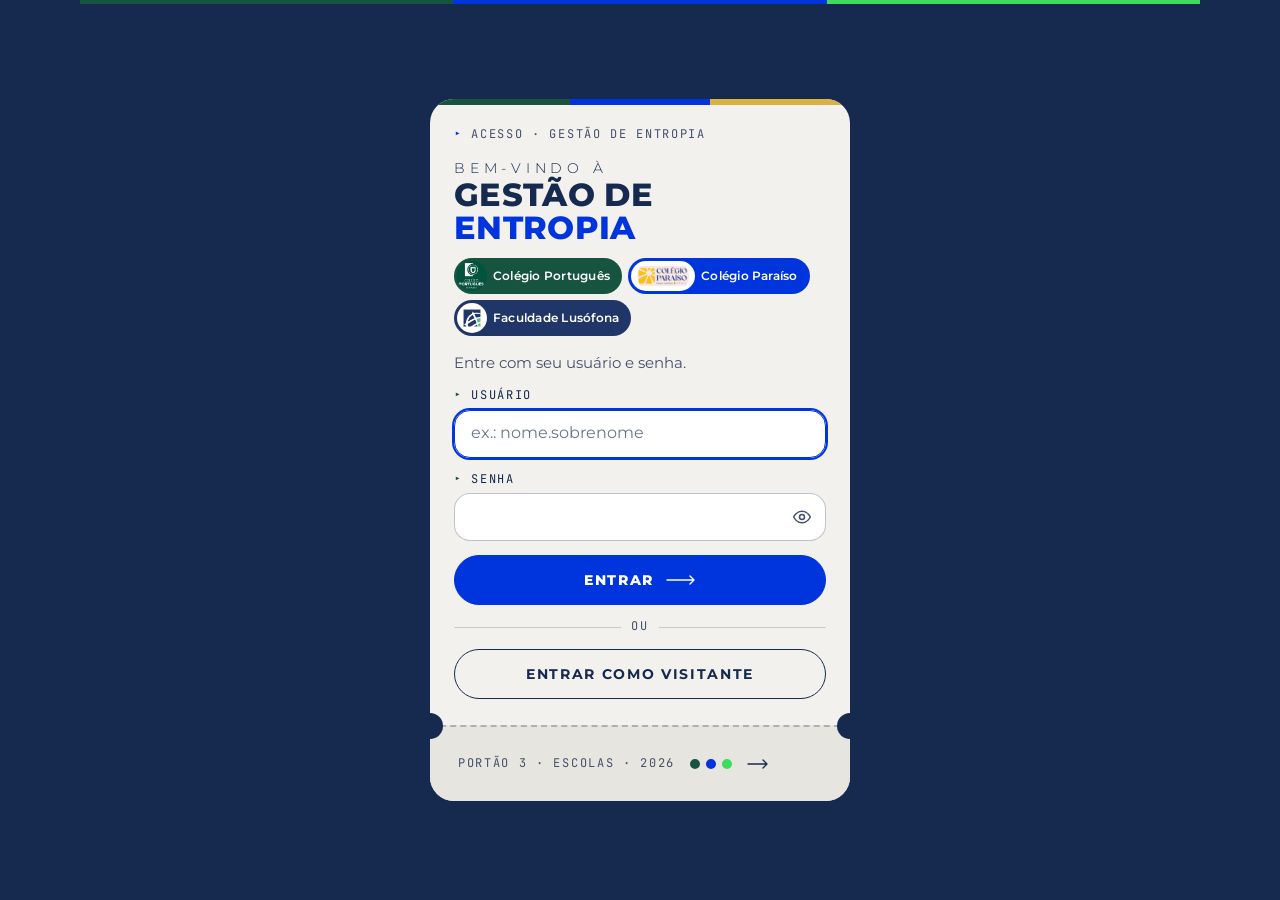
==== index.html @ b077eafe "dando nome ao sistema" ====
<!doctype html>
<html lang="pt-BR" class="x-onlogin">
  <head>
    <meta charset="utf-8" />
    <meta name="viewport" content="width=device-width, initial-scale=1" />
    <meta name="color-scheme" content="light" />
    <title>Gestão de Conteúdo – Instagram</title>
    <link rel="preconnect" href="https://fonts.googleapis.com" />
    <link rel="preconnect" href="https://fonts.gstatic.com" crossorigin />
    <link
      rel="stylesheet"
      href="https://fonts.googleapis.com/css2?family=Geist:wght@400;500;600&family=JetBrains+Mono:wght@400&family=Montserrat:wght@300;400;600;700;800&display=swap"
      media="print"
      onload="this.media='all'"
    />
    <noscript><link rel="stylesheet" href="https://fonts.googleapis.com/css2?family=Geist:wght@400;500;600&family=JetBrains+Mono:wght@400&family=Montserrat:wght@300;400;600;700;800&display=swap" /></noscript>
    <link rel="stylesheet" href="style.css" />
  </head>
  <body class="x-locked">
    <div class="page" id="top">
      <section class="x-login" id="login" aria-labelledby="loginT">
        <div class="x-lband" aria-hidden="true"><i></i><i></i><i></i></div>
        <div class="x-lwrap">
        <form class="x-lcard" id="formLogin" novalidate>
          <div class="x-tstripe" aria-hidden="true"><i></i><i></i><i></i></div>
          <div class="x-tmain">
          <p class="x-tlabel"><b>▸</b> Acesso · Gestão de Entropia</p>
          <h1 id="loginT"><span class="x-tlight">Bem-vindo à</span> <span class="x-tbold">Gestão de <em>Entropia</em></span></h1>
          <ul class="x-tchips" aria-label="Escolas">
            <li><img data-lg="cp" width="97" height="96" decoding="async" alt="" src="[data-uri]" />Colégio Português</li>
            <li><img data-lg="pa" width="245" height="96" decoding="async" alt="" src="[data-uri]" />Colégio Paraíso</li>
            <li><img data-lg="fl" width="96" height="96" decoding="async" alt="" src="[data-uri]" />Faculdade Lusófona</li>
          </ul>
          <p class="x-tintro">Entre com seu usuário e senha.</p>
          <label class="x-field"><span>Usuário</span><input class="x-in" id="lUser" name="username" autocomplete="username" autocapitalize="none" autocorrect="off" spellcheck="false" placeholder="ex.: nome.sobrenome" /></label>
          <div class="x-field"><label for="lPass">Senha</label><div class="x-pw"><input class="x-in" id="lPass" name="password" type="password" autocomplete="current-password" /><button class="x-eye" type="button" data-pw="lPass" aria-label="Mostrar senha" aria-pressed="false"><svg class="x-eye-on" viewBox="0 0 24 24" fill="none" stroke="currentColor" stroke-width="1.8" stroke-linecap="round" stroke-linejoin="round" aria-hidden="true"><path d="M2 12s3.6-7 10-7 10 7 10 7-3.6 7-10 7S2 12 2 12z"/><circle cx="12" cy="12" r="3"/></svg><svg class="x-eye-off" viewBox="0 0 24 24" fill="none" stroke="currentColor" stroke-width="1.8" stroke-linecap="round" stroke-linejoin="round" aria-hidden="true"><path d="M9.9 5.2A10.4 10.4 0 0 1 12 5c6.4 0 10 7 10 7a17.6 17.6 0 0 1-3.2 4.2M6.6 6.6C3.8 8.4 2 12 2 12s3.6 7 10 7a9.7 9.7 0 0 0 5.4-1.6"/><path d="M9.9 9.9a3 3 0 0 0 4.2 4.2"/><path d="M3 3l18 18"/></svg></button></div></div>
          <p class="x-err" id="lErr" role="alert"></p>
          <button class="x-cta" type="button" id="lGo">Entrar</button>
          <p class="x-lor">ou</p>
          <button class="x-btn" type="button" id="lGuest">Entrar como visitante</button>
          </div>
          <div class="x-tstub" aria-hidden="true">
            <span>Portão 3 · Escolas · 2026</span>
            <span class="x-troute"><i></i><i></i><i></i></span>
            <svg viewBox="0 0 22 10" fill="none" stroke="currentColor" stroke-width="1.3" stroke-linecap="round" stroke-linejoin="round"><path d="M1 5h19M16 1l4 4-4 4"/></svg>
          </div>
        </form>
        </div>
      </section>
      <div class="x-app" id="app">
        <header class="x-top">
          <div class="x-brandrow">
            <div class="x-hlogos" id="hLogos">
              <img id="logo-cp" width="97" height="96" decoding="async" alt="Colégio Português" />
              <img id="logo-fl" width="96" height="96" decoding="async" alt="Faculdade Lusófona" />
              <img id="logo-pa" width="245" height="96" decoding="async" alt="Colégio Paraíso" />
            </div>
            <div class="x-hclient" id="hClient" hidden></div>
            <div class="x-htitle">
              <h1>Gestão de Conteúdo – Instagram</h1>
              <p id="hSub">Todos os clientes</p>
              <div class="x-sw" id="hSw"></div>
            </div>
          </div>
          <div class="x-actions">
            <span class="x-who" id="who"><b id="wName"></b><span class="x-role" id="wRole"></span></span>
            <button class="x-btn" id="bOut" type="button">Sair</button>
            <button class="x-btn" id="bExport" type="button">Exportar backup</button>
            <button class="x-btn" id="bImport" type="button">Importar backup</button>
            <input type="file" id="fileIn" accept=".json,application/json" hidden />
          </div>
          <p class="x-note">Tudo é salvo online e compartilhado com quem tem o link. <span class="x-sync" id="sync" data-s="loading" role="status" aria-live="polite">Carregando…</span> <span class="x-msg" id="msg" role="status"></span></p>
        </header>

        <div class="x-group x-avisos" id="avisos">
          <button class="x-ghd" id="avHd" type="button" aria-expanded="true" aria-controls="avList"><span class="x-badge" style="--bc:var(--fill-system-orange);--bc18:#F7D7CB">Avisos</span><span class="x-n" id="avN"></span></button>
          <div class="x-list x-gbody" id="avList"></div>
        </div>

        <div class="x-chips" id="cliChips" role="group" aria-label="Filtrar por cliente"></div>

        <div class="x-tabs" role="tablist">
          <button class="x-tab" type="button" role="tab" id="tab-dem" aria-selected="true" aria-controls="p-dem">Demandas</button>
          <button class="x-tab" type="button" role="tab" id="tab-cal" aria-selected="false" aria-controls="p-cal">Calendário</button>
          <button class="x-tab" type="button" role="tab" id="tab-usr" aria-selected="false" aria-controls="p-usr" hidden>Usuários</button>
        </div>

        <section class="x-panel" id="p-dem" role="tabpanel" aria-labelledby="tab-dem">
          <div class="x-bar">
            <button class="x-btn" id="bFilt" type="button" aria-expanded="false" aria-controls="fPanel">Filtros</button>
            <div class="x-grow"></div>
            <button class="x-cta" id="bNewDem" type="button">+ Nova demanda</button>
          </div>
          <div class="x-fpanel" id="fPanel">
            <select class="x-in" id="fTipo" aria-label="Filtrar por tipo"></select>
            <select class="x-in" id="fStatus" aria-label="Filtrar por status"></select>
            <input class="x-in" id="fBusca" type="search" placeholder="Buscar título ou legenda…" aria-label="Busca" />
          </div>
          <div class="x-board" id="board"></div>
        </section>

        <section class="x-panel" id="p-cal" role="tabpanel" aria-labelledby="tab-cal" hidden>
          <div class="x-calhead">
            <h2 id="calTitle"></h2>
            <button class="x-btn x-sq" id="bPrev" type="button" aria-label="Mês anterior">‹</button>
            <button class="x-btn" id="bToday" type="button">Hoje</button>
            <button class="x-btn x-sq" id="bNext" type="button" aria-label="Próximo mês">›</button>
            <button class="x-cta" id="bNewEv" type="button">+ Novo compromisso</button>
          </div>
          <div class="x-legend" id="legend"></div>
          <div class="x-cal" id="cal"></div>
          <div class="x-dayhead">
            <h3 id="dayTitle"></h3>
            <button class="x-cta" id="bNewDay" type="button">+ Novo compromisso</button>
          </div>
          <p class="x-whint" id="dayHint" hidden></p>
          <ul class="x-evs" id="dayList"></ul>
          <h2 class="x-sec">Próximos compromissos</h2>
          <ul class="x-evs" id="upcoming"></ul>
        </section>

        <section class="x-panel" id="p-usr" role="tabpanel" aria-labelledby="tab-usr" hidden>
          <div class="x-bar">
            <p class="x-uhint x-grow">Quem pode entrar e o que cada um pode fazer.</p>
            <button class="x-cta" id="bNewUsr" type="button">+ Novo usuário</button>
          </div>
          <div class="x-board" id="usrList"></div>
        </section>
      </div>

      <dialog class="x-modal" id="mDem" aria-labelledby="mDemT">
        <form class="x-form" id="formDem" novalidate>
          <h2 id="mDemT">Nova demanda</h2>
          <p class="x-by" id="dBy" hidden></p>
          <p class="x-ro" id="dRo" hidden></p>
          <label class="x-field"><span>Título*</span><input class="x-in" id="dTitle" /></label>
          <div class="x-fix" id="dFixT" data-fix="dTitle" data-title><button class="x-btn x-fixbtn" type="button">Corrigir texto ✨</button><div class="x-fixpanel" role="region" aria-label="Correções do título" hidden></div></div>
          <div class="x-grid2">
            <div class="x-field"><span>Cliente*</span><select class="x-in x-cli" id="dClient" aria-label="Cliente"></select>
              <div class="x-newcli" hidden><input class="x-in" placeholder="Nome do cliente" aria-label="Nome do novo cliente" /><button class="btn" type="button">Adicionar</button></div>
            </div>
            <label class="x-field"><span>Tipo de conteúdo</span><select class="x-in" id="dType"></select></label>
          </div>
          <p class="x-aist" id="dLoad" role="status" aria-live="polite" hidden><span class="x-spin" aria-hidden="true"></span><span>Carregando detalhes…</span></p>
          <label class="x-field"><span>Descrição / legenda</span><textarea class="x-in" id="dDesc"></textarea></label>
          <div class="x-ai" id="aiBox">
            <p class="x-aist" id="aiSt" role="status" aria-live="polite" hidden><span class="x-spin" aria-hidden="true"></span><span>✨ A IA está criando o roteiro…</span></p>
            <button class="x-btn" type="button" id="aiGen" disabled>Gerar de novo ✨</button>
            <button class="x-btn" type="button" id="aiCopy" hidden>Copiar legenda</button>
            <p class="x-ainote" id="mAiNote">Rascunho gerado por IA — revise antes de postar.</p>
          </div>
          <div class="x-fix" id="dFixD" data-fix="dDesc"><button class="x-btn x-fixbtn" type="button">Corrigir texto ✨</button><div class="x-fixpanel" role="region" aria-label="Correções da descrição" hidden></div></div>
          <div class="x-grid3">
            <label class="x-field"><span>Status</span><select class="x-in" id="dStatus"></select></label>
            <label class="x-field"><span>Início produção</span><input class="x-in" type="date" id="dStart" /></label>
            <label class="x-field"><span>Data de postagem</span><input class="x-in" type="date" id="dPost" /><small class="x-whint" id="dPostHint" aria-live="polite" hidden></small></label>
          </div>
          <div class="x-field x-media" id="dMediaBox">
            <span>Arquivos do conteúdo</span>
            <ul class="x-gal" id="dGal" aria-label="Arquivos da demanda"></ul>
            <div class="x-mtools" id="mTools">
              <button class="x-btn" type="button" id="mAddFiles">+ Adicionar fotos/vídeos</button>
              <input type="file" id="mFiles" accept="image/*,video/*" multiple hidden />
            </div>
            <div class="x-drop" id="mDrop">Ou arraste fotos e vídeos para cá</div>
            <div class="x-linkrow" id="mLinkRow">
              <input class="x-in" id="mLink" type="url" inputmode="url" placeholder="Colar link (Drive, Dropbox, YouTube, Vimeo, Instagram)" aria-label="Colar link" />
              <button class="btn" type="button" id="mLinkAdd">Adicionar link</button>
            </div>
            <p class="x-mnote" id="mNote" role="status"></p>
          </div>
          <div class="x-field">
            <span>OBS – sugestões do aprovador</span>
            <ul class="x-notes" id="dNotes"></ul>
            <div class="x-addnote" id="nRow">
              <input class="x-in" id="nText" placeholder="Sugestão ou observação" aria-label="Observação" />
              <button class="btn" type="button" id="nAdd">Adicionar</button>
            </div>
            <div class="x-fix" id="nFix" data-fix="nText"><button class="x-btn x-fixbtn" type="button">Corrigir texto ✨</button><div class="x-fixpanel" role="region" aria-label="Correções da observação" hidden></div></div>
          </div>
          <p class="x-err" id="dErr"></p>
          <div class="x-foot">
            <button class="x-del" type="button" id="dDel"></button>
            <button class="x-btn" type="button" id="dCancel" data-close>Cancelar</button>
            <button class="x-cta" type="button" id="dSave">Salvar</button>
          </div>
        </form>
      </dialog>

      <dialog class="x-modal" id="mEv" aria-labelledby="mEvT">
        <form class="x-form" id="formEv" novalidate>
          <h2 id="mEvT">Novo compromisso</h2>
          <div class="x-grid2">
            <label class="x-field"><span>Tipo</span><select class="x-in" id="eKind"></select></label>
            <div class="x-field"><span>Cliente</span><select class="x-in x-cli" id="eClient" aria-label="Cliente"></select>
              <div class="x-newcli" hidden><input class="x-in" placeholder="Nome do cliente" aria-label="Nome do novo cliente" /><button class="btn" type="button">Adicionar</button></div>
            </div>
          </div>
          <label class="x-field"><span>Título*</span><input class="x-in" id="eTitle" /></label>
          <div class="x-fix" id="eFixT" data-fix="eTitle" data-title><button class="x-btn x-fixbtn" type="button">Corrigir texto ✨</button><div class="x-fixpanel" role="region" aria-label="Correções do título" hidden></div></div>
          <div class="x-grid3">
            <label class="x-field"><span>Data*</span><input class="x-in" type="date" id="eDate" /><small class="x-whint" id="eDateHint" aria-live="polite" hidden></small></label>
            <label class="x-field"><span>Hora início</span><input class="x-in" type="time" id="eStart" /></label>
            <label class="x-field"><span>Hora fim</span><input class="x-in" type="time" id="eEnd" /></label>
          </div>
          <label class="x-field"><span>Local</span><input class="x-in" id="ePlace" /></label>
          <label class="x-field"><span>Observações</span><textarea class="x-in" id="eObs"></textarea></label>
          <div class="x-fix" id="eFixO" data-fix="eObs"><button class="x-btn x-fixbtn" type="button">Corrigir texto ✨</button><div class="x-fixpanel" role="region" aria-label="Correções das observações" hidden></div></div>
          <p class="x-err" id="eErr"></p>
          <div class="x-foot">
            <button class="x-del" type="button" id="eDel"></button>
            <button class="x-btn" type="button" id="eCancel" data-close>Cancelar</button>
            <button class="x-cta" type="button" id="eSave">Salvar</button>
          </div>
        </form>
      </dialog>

      <dialog class="x-modal" id="mUsr" aria-labelledby="mUsrT">
        <form class="x-form" id="formUsr" novalidate>
          <h2 id="mUsrT">Novo usuário</h2>
          <label class="x-field"><span>Nome*</span><input class="x-in" id="uNome" autocomplete="off" /></label>
          <label class="x-field"><span>Usuário*</span><input class="x-in" id="uUser" autocomplete="off" autocapitalize="none" autocorrect="off" spellcheck="false" placeholder="ex.: nome.sobrenome" /></label>
          <div class="x-field"><label for="uPass" id="uPassL">Senha*</label><div class="x-pw"><input class="x-in" id="uPass" type="password" autocomplete="new-password" /><button class="x-eye" type="button" data-pw="uPass" aria-label="Mostrar senha" aria-pressed="false"><svg class="x-eye-on" viewBox="0 0 24 24" fill="none" stroke="currentColor" stroke-width="1.8" stroke-linecap="round" stroke-linejoin="round" aria-hidden="true"><path d="M2 12s3.6-7 10-7 10 7 10 7-3.6 7-10 7S2 12 2 12z"/><circle cx="12" cy="12" r="3"/></svg><svg class="x-eye-off" viewBox="0 0 24 24" fill="none" stroke="currentColor" stroke-width="1.8" stroke-linecap="round" stroke-linejoin="round" aria-hidden="true"><path d="M9.9 5.2A10.4 10.4 0 0 1 12 5c6.4 0 10 7 10 7a17.6 17.6 0 0 1-3.2 4.2M6.6 6.6C3.8 8.4 2 12 2 12s3.6 7 10 7a9.7 9.7 0 0 0 5.4-1.6"/><path d="M9.9 9.9a3 3 0 0 0 4.2 4.2"/><path d="M3 3l18 18"/></svg></button></div></div>
          <label class="x-field"><span>Função</span><select class="x-in" id="uFunc"><option value="adm">Adm</option><option value="marketing">Marketing</option><option value="comum">Comum</option></select></label>
          <p class="x-uhint" id="uSelf" hidden>Você não pode mudar a própria função nem se excluir.</p>
          <p class="x-err" id="uErr"></p>
          <div class="x-foot">
            <button class="x-del" type="button" id="uDel"></button>
            <button class="x-btn" type="button" data-close>Cancelar</button>
            <button class="x-cta" type="button" id="uSave">Salvar</button>
          </div>
        </form>
      </dialog>

      <dialog class="x-modal x-confirm" id="mConf" aria-labelledby="confT">
        <form class="x-form" novalidate>
          <p id="confT">Excluir?</p>
          <p class="x-err" style="color:var(--text-secondary)">Esta ação não pode ser desfeita.</p>
          <div class="x-foot">
            <button class="x-btn" type="button" id="confNo">Cancelar</button>
            <button class="x-del" type="button" id="confYes"></button>
          </div>
        </form>
      </dialog>

      <dialog class="x-modal x-confirm" id="mAiConf" aria-labelledby="aiConfT">
        <form class="x-form" novalidate>
          <p id="aiConfT">Substituir a descrição atual?</p>
          <p class="x-err" style="color:var(--text-secondary)">O texto atual será trocado pelo novo roteiro e legenda.</p>
          <div class="x-foot">
            <button class="x-btn" type="button" id="aiConfNo">Cancelar</button>
            <button class="x-cta" type="button" id="aiConfYes">Substituir</button>
          </div>
        </form>
      </dialog>

      <dialog class="x-modal x-confirm x-full" id="mFull" aria-labelledby="fullT" aria-describedby="fullTxt">
        <div class="x-form">
          <h2 id="fullT">Semana cheia</h2>
          <p class="x-ftext" id="fullTxt"></p>
          <div class="x-ffoot">
            <a class="x-wa" id="fullWa" href="https://wa.me/5511957280596" target="_blank" rel="noopener">Falar no WhatsApp</a>
            <button class="x-cta" type="button" id="fullPick">Escolher outra data</button>
            <button class="x-btn" type="button" id="fullSave">Sou do marketing, salvar mesmo assim</button>
          </div>
        </div>
      </dialog>

      <dialog class="x-lb" id="mLb" aria-label="Visualizar arquivo">
        <div class="x-lbbar">
          <span class="x-lbcount" id="lbCount"></span>
          <a class="x-lbbtn x-lbopen" id="lbOpen" target="_blank" rel="noopener" hidden><svg viewBox="0 0 16 16" fill="none" stroke="currentColor" stroke-width="1.5" stroke-linecap="round" aria-hidden="true"><path d="M9 2.5h4.5V7M13.5 2.5 7.5 8.5M12 9.5v4H2.5V4h4"/></svg><span>Abrir link</span></a>
          <button class="x-lbbtn" type="button" id="lbClose" aria-label="Fechar"><svg viewBox="0 0 16 16" fill="none" stroke="currentColor" stroke-width="1.6" stroke-linecap="round" aria-hidden="true"><path d="M3.5 3.5l9 9M12.5 3.5l-9 9"/></svg></button>
        </div>
        <div class="x-lbstage" id="lbStage"></div>
        <button class="x-lbbtn x-lbnav x-lbprev" type="button" id="lbPrev" aria-label="Anterior"><svg viewBox="0 0 16 16" fill="none" stroke="currentColor" stroke-width="1.8" stroke-linecap="round" aria-hidden="true"><path d="M10 3 5 8l5 5"/></svg></button>
        <button class="x-lbbtn x-lbnav x-lbnext" type="button" id="lbNext" aria-label="Próximo"><svg viewBox="0 0 16 16" fill="none" stroke="currentColor" stroke-width="1.8" stroke-linecap="round" aria-hidden="true"><path d="M6 3l5 5-5 5"/></svg></button>
      </dialog>

      <div class="x-toast" id="toast" popover="manual" role="alert"></div>
    </div>
    <script src="app.js" defer></script>
  </body>
</html>
---- style.css ----
/* ===== 1. Hark: tokens e componentes base (antes: hark.css) ===== */
/* Hark's design tokens and component styles. Each component's rules follow its @component comment. style-gates: data */

/* @component foundations */
/* Every component switches layout at one of three widths: 600px, below which a page takes a phone's
   spacing; 761px, from which two-up components (stats, checklists, pairs) sit side by side; and 900px,
   from which heads, steps, timelines, cards and the hero's callout take their desktop layout. Media
   queries cannot read custom properties, so each query writes one side of those widths, and
   TestKitStylesheetsShareThreeBreakpoints holds every kit file to them. */
:root {
  color-scheme: light dark;

  --text-primary: light-dark(#1d1d1f, #f5f5f7);         /* body text */
  --text-secondary: light-dark(#636366, #a1a1a6);       /* supporting grey text */
  --text-tertiary: light-dark(#1d1d1f4d, #f5f5f74d);    /* hollow dots, faint marks; never body text */
  --text-primary-on: light-dark(#f5f5f7, #1d1d1f);      /* text on --fill-primary */
  --text-secondary-on: light-dark(#aeaeb2, #5c5c60);    /* grey text on --fill-primary */
  --fill-primary: light-dark(#1d1d1f, #f5f5f7);         /* the strong fill: solid chips, the nav, the badge */
  --fill-primary-on: light-dark(#f5f5f7, #1d1d1f);      /* the page background */
  --fill-secondary: light-dark(#1d1d1f80, #f5f5f780);
  --fill-tertiary: light-dark(#e8e8ea, #2a2a2d);        /* the grey card, panel and row tint */
  --fill-segment: light-dark(#3a3a3c, #e2e2e4);         /* the nav's tab track */
  --fill-system-green: #00a665;                         /* status: done, ready */
  --fill-system-orange: #ff4d00;                        /* status: now, current */
  --fill-system-red: light-dark(#da2f35, #f1555b);      /* status: blocked, error */
  --transparent-primary: light-dark(#1d1d1f4d, #f5f5f74d);
  --stroke-primary: light-dark(#1d1d1f24, #f5f5f724);   /* strong hairline */
  --stroke-secondary: light-dark(#1d1d1f12, #f5f5f712); /* faint hairline between rows */
  --stroke-primary-on: light-dark(#f5f5f71a, #1d1d1f1a);
  --stroke-composer: light-dark(#f5f5f780, #1d1d1f80);  /* the callout's glass edge */
  --stroke-system-orange: #ff4d0026;
  --hover-wash: light-dark(#1d1d1f0d, #f5f5f70d);
  --hover-wash-primary-on: light-dark(#f9f9fa26, #1d1d1f14);

  /* The hero is light text over a dark photo in both themes. */
  --hero-surface: #161f39;
  --hero-text: #f5f5f7;
  --hero-text-muted: #f5f5f7cc;
  --hero-scrim-strong: rgb(22 31 57 / 0.78);
  --hero-scrim-soft: rgb(22 31 57 / 0.3);
  --hero-scrim-side: rgb(22 31 57 / 0.45);
  --hero-glass: rgb(22 31 57 / 0.42);
  --hero-glass-faint: rgb(22 31 57 / 0.35);
  --hero-glass-stroke: rgb(245 245 247 / 0.28);

  --mat-regular: light-dark(rgb(255 255 255 / 0.56), rgb(29 29 31 / 0.55));
  --mat-thin: light-dark(rgb(255 255 255 / 0.22), rgb(29 29 31 / 0.4));
  --mat-agent: light-dark(rgb(255 255 255 / 0.84), rgb(29 29 31 / 0.66));
  --mat-inverse: color-mix(in srgb, var(--fill-primary) 86%, transparent);  /* the nav: dark on light, light on dark */
  --hark-blur: blur(50px) saturate(1.6);
  --hark-shadow: 0 8px 40px #1d1d1f1f;

  --sans: "GT Standard", "GT Standard L", "Geist", -apple-system, BlinkMacSystemFont, "Helvetica Neue", sans-serif;
  --lh: 1.3;                                            /* every text style is 130% */
  --weight-light: 300;
  --weight-regular: 400;
  --weight-medium: 500;
  --weight-bold: 600;
  --size-caption: 12px;                                 /* the smallest text allowed */
  --size-meta: 13px;
  --size-small: 14px;
  --size-body: 15px;
  --size-prose: 16px;
  --size-heading: 20px;
  --size-figure: clamp(24px, 3vw, 32px);
  --size-title: clamp(26px, 3vw, 32px);
  --size-display: clamp(34px, 5vw, 48px);
  --size-lede: clamp(16px, 1.7vw, 20px);

  --type-caption: var(--weight-regular) var(--size-caption)/var(--lh) var(--sans);
  --type-tag: var(--weight-medium) var(--size-caption)/var(--lh) var(--sans);
  --type-small: var(--weight-regular) var(--size-small)/var(--lh) var(--sans);
  --type-label: var(--weight-medium) var(--size-small)/var(--lh) var(--sans);
  --type-body: var(--weight-regular) var(--size-body)/var(--lh) var(--sans);
  --type-body-strong: var(--weight-medium) var(--size-body)/var(--lh) var(--sans);
  --type-heading: var(--weight-medium) var(--size-heading)/var(--lh) var(--sans);
  --type-lede: var(--weight-medium) var(--size-lede)/var(--lh) var(--sans);
  --type-figure: var(--weight-regular) var(--size-figure)/var(--lh) var(--sans);
  --type-title: var(--weight-regular) var(--size-title)/var(--lh) var(--sans);
  --type-display: var(--weight-medium) var(--size-display)/var(--lh) var(--sans);
  --type-numeral: var(--weight-regular) 48px/1 var(--sans);

  --r-s: 12px;
  --r-m: 16px;
  --r-l: 24px;
  --r-xl: 32px;
  --r-pill: 100px;

  --ease-out: cubic-bezier(0.23, 1, 0.32, 1);
  --dur-quick: 160ms;

  --page-max: 1120px;
  --gutter: clamp(16px, 3vw, 32px);                     /* the page's side padding */
  --tap: 44px;                                          /* the smallest touch target */
}
:root[data-theme="light"] { color-scheme: light; }
:root[data-theme="dark"] { color-scheme: dark; }

* { box-sizing: border-box; }
/* The page keeps its own bounce but never hands a fling on: a page is framed in Hark's /site
   page, and a fling past its top would otherwise carry on into that page and drag the frame down. */
html, body { overscroll-behavior-y: contain; }
html { -webkit-text-size-adjust: 100%; scroll-behavior: smooth; }
@media (prefers-reduced-motion: reduce) { html { scroll-behavior: auto; } }

/* The page background lives on body and html stays transparent, so the browser paints the whole
   canvas, and the band a bounce reveals, in body's color, including a page's own override of it. */
body {
  margin: 0;
  background: var(--fill-primary-on);
  color: var(--text-primary);
  font: var(--type-body);
  -webkit-font-smoothing: antialiased;
  overflow-x: hidden;
}

img { max-width: 100%; display: block; }
figure { margin-inline: 0; }
a { color: inherit; }
b, strong { font-weight: var(--weight-bold); }
p { margin: 0; text-wrap: pretty; }
h1, h2, h3 { margin: 0; text-wrap: balance; }
small { font-size: max(var(--size-caption), 0.85em); }
.sub { color: var(--text-secondary); }

:focus-visible { outline: 2px solid var(--fill-primary); outline-offset: 3px; border-radius: 6px; }

/* @component page */
.page {
  max-width: var(--page-max);
  margin: 0 auto;
  padding-inline: var(--gutter);
  padding-block: 12px 40px;
  display: grid;
  grid-template-columns: minmax(0, 1fr);
  gap: 16px;
}
.main { display: grid; grid-template-columns: minmax(0, 1fr); gap: 16px; min-width: 0; }

.glass {
  background: var(--mat-inverse);
  -webkit-backdrop-filter: var(--hark-blur);
  backdrop-filter: var(--hark-blur);
  border: 1px solid var(--stroke-primary-on);
}
.nav {
  position: sticky;
  top: calc(env(safe-area-inset-top, 0px) + 12px);
  z-index: 20;
  justify-self: center;
  max-width: 100%;
  display: flex;
  align-items: center;
  gap: 6px;
  padding: 5px;
  border-radius: var(--r-pill);
  box-shadow: var(--hark-shadow);
}
.nav :focus-visible { outline-color: var(--fill-primary-on); }
.seg {
  display: flex;
  min-width: 0;
  overflow-x: auto;
  scrollbar-width: none;
  border-radius: var(--r-pill);
  background: var(--fill-segment);
}
.seg::-webkit-scrollbar { display: none; }
.seg a {
  flex: none;
  padding: 8px 14px;
  border-radius: var(--r-pill);
  font: var(--type-label);
  color: var(--text-secondary-on);
  text-decoration: none;
  white-space: nowrap;
}
.seg a:hover { color: var(--text-primary-on); }
/* The active tab carries its own fill so its text is measured against it. */
.seg a[aria-current="true"] { background: var(--fill-primary-on); color: var(--text-primary); }
.theme-btn {
  flex: none;
  width: 36px; height: 36px;
  display: grid;
  place-items: center;
  border: 0;
  border-radius: 50%;
  background: var(--hover-wash-primary-on);
  color: var(--text-primary-on);
  cursor: pointer;
}
.theme-btn:hover { box-shadow: inset 0 0 0 100px var(--hover-wash-primary-on); }
.theme-btn::before { content: ""; width: 14px; height: 14px; border-radius: 50%; box-shadow: inset 0 0 0 1.5px currentColor; background: linear-gradient(to right, light-dark(currentColor, transparent) 50%, light-dark(transparent, currentColor) 50%); }
@media (max-width: 599px) {
  .seg a { display: flex; align-items: center; min-height: var(--tap); }
  .theme-btn { width: var(--tap); height: var(--tap); }
}

/* @component footer */
.foot {
  display: flex;
  flex-wrap: wrap;
  align-items: center;
  justify-content: space-between;
  gap: 16px 24px;
  padding-top: 24px;
  border-top: 1px solid var(--stroke-secondary);
  font-size: var(--size-small);
  color: var(--text-secondary);
}
.foot strong { color: var(--text-primary); }
.foot nav { display: flex; flex-wrap: wrap; gap: 6px; }
.foot nav a {
  padding: 6px 12px;
  border-radius: var(--r-pill);
  background: var(--fill-tertiary);
  color: var(--text-primary);
  font: var(--type-tag);
  text-decoration: none;
}
.foot nav a:hover { box-shadow: inset 0 0 0 100px var(--hover-wash); }
.badge {
  display: inline-flex;
  align-items: center;
  gap: 10px;
  padding: 12px 16px;
  border-radius: var(--r-xl);
  background: var(--fill-primary);
  color: var(--text-primary-on);
  box-shadow: var(--hark-shadow);
  font: var(--weight-medium) var(--size-body)/1.1 var(--sans);
  text-decoration: none;
}
.badge:hover { box-shadow: var(--hark-shadow), inset 0 0 0 100px var(--hover-wash-primary-on); }
.hark-mark { display: inline-grid; place-items: center; }
.hark-mark svg { display: block; }
@media (max-width: 599px) {
  .foot nav a { display: inline-flex; align-items: center; min-height: var(--tap); min-width: var(--tap); }
  .badge { min-height: var(--tap); }
}

/* @component chip */
.chip {
  display: inline-flex;
  align-items: center;
  gap: 6px;
  padding: 4px 10px 4px 8px;
  border-radius: var(--r-pill);
  font: var(--type-tag);
  max-width: 100%;
  background: var(--fill-tertiary);
  color: var(--text-secondary);
  vertical-align: middle;
}
.chip::before {
  content: "";
  width: 7px; height: 7px;
  border-radius: 50%;
  flex: none;
  box-shadow: inset 0 0 0 1.5px var(--text-tertiary);
}
.chip--solid { background: var(--fill-primary); color: var(--text-primary-on); }
.chip--solid::before { background: var(--fill-system-green); box-shadow: none; }
td .chip { white-space: nowrap; }
/* @component dot */
.dot {
  display: inline-flex;
  align-items: center;
  gap: 6px;
  margin-top: 4px;
  font: var(--type-tag);
  color: var(--text-primary);
}
.dot::before { content: ""; width: 7px; height: 7px; border-radius: 50%; background: var(--fill-system-green); }
tbody th .dot { display: flex; width: fit-content; }
/* @component pill */
.pill {
  display: inline-block;
  padding: 1px 8px;
  border-radius: var(--r-pill);
  background: var(--fill-tertiary);
  color: var(--text-secondary);
  font: var(--type-tag);
  white-space: normal;
  vertical-align: 1px;
}
/* @component button, link and links */
.btn {
  display: inline-flex;
  align-items: center;
  gap: 6px;
  min-height: 30px;
  padding: 5px 12px;
  border-radius: var(--r-s);
  background: var(--fill-primary-on);
  color: var(--text-primary);
  border: 1px solid var(--stroke-primary);
  font: var(--type-tag);
  text-decoration: none;
  max-width: 100%;
  transition: box-shadow var(--dur-quick) ease;
}
.btn:hover { box-shadow: inset 0 0 0 100px var(--hover-wash); }
.btn[target="_blank"]::after { content: "\2197"; font-size: 11px; color: var(--text-secondary); }
.link {
  color: var(--text-primary);
  text-decoration: underline;
  text-decoration-color: var(--stroke-primary);
  text-underline-offset: 3px;
  max-width: 100%;
  overflow-wrap: anywhere;
}
.link:hover { text-decoration-color: currentColor; }
.links { display: flex; flex-wrap: wrap; gap: 8px; }
@media (pointer: coarse), (max-width: 599px) { .btn { min-height: var(--tap); padding-inline: 14px; } }

/* A button that asks Hark is the page's primary capsule. Once it sends, Hark
   writes a check and "Sent to Hark" into it, and it turns secondary. A press
   that does not send shows a short notice in place of its words for a moment. */
.btn[data-hark-action] {
  justify-content: center;
  gap: 8px;
  min-height: 48px;
  padding: 0 20px;
  border: 0;
  border-radius: var(--r-pill);
  background: var(--fill-primary);
  color: var(--text-primary-on);
  font: var(--type-body-strong);
  text-align: center;
  white-space: nowrap;
  cursor: pointer;
  transition: box-shadow var(--dur-quick) ease, transform var(--dur-quick) ease;
}
.btn[data-hark-action]:hover { box-shadow: inset 0 0 0 100px var(--hover-wash-primary-on); }
.btn[data-hark-action]:active { transform: scale(0.97); }
.btn[data-hark-action] svg { flex: none; }
.btn[data-hark-action][data-hark-state="sent"] { background: var(--fill-tertiary); color: var(--text-primary); box-shadow: none; }

[data-hark-action][data-hark-state="sending"] { opacity: 0.6; pointer-events: none; }
[data-hark-action][data-hark-state="sent"] { pointer-events: none; cursor: default; }
@media (max-width: 599px) {
  .link { display: inline-flex; align-items: center; min-width: var(--tap); min-height: var(--tap); margin: -13px 0; vertical-align: middle; }
}
/* @component text and fineprint */
.prose { display: grid; gap: 12px; max-width: 68ch; font-size: var(--size-prose); }
.fineprint { font-size: var(--size-small); color: var(--text-secondary); max-width: 70ch; }
/* @component hero */
.hero {
  position: relative;
  min-height: clamp(320px, 46vh, 480px);
  border-radius: var(--r-xl);
  overflow: hidden;
  display: flex;
  align-items: flex-end;
  color: var(--hero-text);
  isolation: isolate;
  box-shadow: var(--hark-shadow);
  background: var(--hero-surface);
}
/* Without a photo the hero is as tall as its copy, so the callout sits beside the copy instead of over it. */
.hero:not(:has(.hero__img)) { min-height: 0; background: var(--hero-surface) center / cover no-repeat; }
.hero:not(:has(.hero__img))::after { background: linear-gradient(to right, var(--hero-scrim-side) 0%, transparent 60%); }
@media (min-width: 900px) {
  .hero:not(:has(.hero__img)) > .callout { position: static; flex: none; align-self: flex-start; margin: clamp(16px, 2.4vw, 24px) clamp(16px, 2.4vw, 24px) clamp(16px, 2.4vw, 24px) auto; }
}
.hero__img {
  position: absolute;
  inset: 0;
  width: 100%;
  height: 100%;
  object-fit: cover;
  object-position: 40% 60%;
  z-index: -2;
}
.hero::after {
  content: "";
  position: absolute;
  inset: 0;
  z-index: -1;
  background:
    linear-gradient(to top, var(--hero-scrim-strong) 0%, var(--hero-scrim-soft) 42%, transparent 66%),
    linear-gradient(to right, var(--hero-scrim-side) 0%, transparent 60%);
}
.hero__copy {
  display: grid;
  gap: 14px;
  max-width: 40rem;
  padding: clamp(24px, 4vw, 48px);
  padding-bottom: clamp(28px, 3.4vw, 44px);
}
.hero__eyebrow {
  justify-self: start;
  padding: 6px 12px;
  border-radius: var(--r-pill);
  background: var(--hero-glass);
  border: 1px solid var(--hero-glass-stroke);
  -webkit-backdrop-filter: var(--hark-blur);
  backdrop-filter: var(--hark-blur);
  font: var(--type-label);
}
.hero h1 { font: var(--type-display); letter-spacing: 0; }
.hero h1 em { font-style: normal; }
.hero__sub { font: var(--type-lede); max-width: 34ch; }
.hero__meta { font-size: var(--size-small); color: var(--hero-text-muted); }
.hero__credit {
  position: absolute;
  right: clamp(20px, 3vw, 32px);
  bottom: 16px;
  padding: 4px 10px;
  border-radius: var(--r-pill);
  background: var(--hero-glass-faint);
  -webkit-backdrop-filter: var(--hark-blur);
  backdrop-filter: var(--hark-blur);
  font: var(--type-caption);
  color: var(--hero-text-muted);
}
/* A callout overlays the photo's top corner, so the hero keeps room for it above the copy. */
@media (min-width: 900px) { .hero:has(> .callout) { min-height: clamp(420px, 56vh, 560px); } }
.hero > .callout {
  position: absolute;
  top: clamp(16px, 2.4vw, 24px);
  right: clamp(16px, 2.4vw, 24px);
  width: min(320px, calc(100% - 32px));
}
@media (max-width: 899px) {
  .hero { flex-direction: column; justify-content: flex-end; align-items: stretch; min-height: 0; }
  .hero__img { object-position: 22% 50%; }
  .hero__copy { padding-top: 140px; padding-bottom: 28px; }
  .hero:not(:has(.hero__img)) .hero__copy { padding-top: clamp(24px, 4vw, 48px); }
  .hero__credit { top: 16px; right: 16px; bottom: auto; }
  .hero > .callout { position: static; width: auto; margin: 0 12px 12px; }
}
/* On a phone the title starts higher, so the first screen reaches the stats. */
@media (max-width: 599px) { .hero__copy { padding-top: 88px; padding-bottom: 20px; } }
/* @component callout */
.callout {
  max-width: 420px;
  display: grid;
  gap: 10px;
  padding: 16px 18px 18px;
  border-radius: var(--r-l);
  background: var(--mat-agent);
  -webkit-backdrop-filter: var(--hark-blur);
  backdrop-filter: var(--hark-blur);
  border: 1px solid var(--stroke-composer);
  box-shadow: var(--hark-shadow);
  color: var(--text-primary);
  font-size: var(--size-small);
}
.callout__head { display: flex; align-items: center; gap: 8px; color: var(--text-secondary); font-weight: var(--weight-medium); }
.callout__head svg { color: var(--text-primary); }
.callout__lead { font-size: var(--size-body); }
.callout .fineprint { font-size: var(--size-caption); }
.callout .btn { justify-self: start; }
/* @component stats */
.stats { display: grid; grid-auto-flow: column; grid-auto-columns: minmax(0, 1fr); padding-top: 8px; }
.stat {
  display: grid;
  grid-template-rows: 1fr auto;
  gap: 4px;
  padding: 12px 24px;
  border-left: 1px solid var(--stroke-secondary);
}
.stat:first-child { border-left: 0; padding-left: 0; }
.stat__fig { font: var(--type-figure); font-variant-numeric: tabular-nums; }
.stat__label { font-size: var(--size-small); color: var(--text-secondary); }
@media (max-width: 760px) {
  .stats { grid-auto-flow: row; grid-template-columns: auto minmax(0, 1fr); column-gap: 12px; padding-top: 0; }
  .stat { grid-column: 1 / -1; grid-template-columns: subgrid; align-items: baseline; gap: 12px; padding: 14px 0; border-left: 0; border-top: 1px solid var(--stroke-secondary); }
  .stat:first-child { border-top: 0; }
}
/* On a phone the stats sit two to a row, figure over label. */
@media (max-width: 599px) {
  .stats { grid-template-columns: repeat(2, minmax(0, 1fr)); column-gap: 0; }
  .stat { grid-column: auto; grid-template-columns: none; gap: 2px; padding: 12px 0; }
  .stat:nth-child(2) { border-top: 0; }
  .stat:nth-child(even) { padding-left: 16px; border-left: 1px solid var(--stroke-secondary); }
  .stat__fig { font-size: 26px; line-height: 1.15; }
  .stat__label { font-size: var(--size-caption); }
}
/* @component section */
.section {
  padding-block: clamp(40px, 6vw, 72px) clamp(16px, 2vw, 24px);
  border-top: 1px solid var(--stroke-secondary);
  scroll-margin-top: calc(env(safe-area-inset-top, 0px) + 72px); /* Clears the sticky .nav: its top offset plus its tallest height, 56px. */
  min-width: 0;
}
.section > * + * { margin-top: clamp(20px, 2.4vw, 28px); }
.section > .head + * { margin-top: 0; }
.head {
  display: grid;
  grid-template-columns: minmax(0, 1.65fr) minmax(0, 1fr);
  gap: 10px 40px;
  align-items: end;
  margin-bottom: clamp(24px, 3vw, 36px);
}
.head__eyebrow { grid-column: 1 / -1; font: var(--type-label); color: var(--text-secondary); }
.head h2 { font: var(--type-title); }
.head__sub { justify-self: end; font-size: var(--size-body); color: var(--text-secondary); max-width: 44ch; text-align: right; }
@media (max-width: 899px) { .head { grid-template-columns: 1fr; } .head__sub { justify-self: start; text-align: left; } }
/* @component table */
.table-wrap { margin-inline: -12px; padding-inline: 12px; overflow-x: auto; }
table { width: 100%; border-collapse: collapse; font: var(--type-small); font-variant-numeric: tabular-nums; }
caption { text-align: left; font: var(--type-caption); color: var(--text-secondary); padding: 0 0 10px; }
th, td { text-align: left; vertical-align: top; padding: 12px; border-bottom: 1px solid var(--stroke-secondary); }
th:first-child, td:first-child { padding-left: 0; }
th:last-child, td:last-child { padding-right: 0; }
thead th {
  font: var(--type-tag);
  color: var(--text-secondary);
  border-bottom-color: var(--stroke-primary);
  padding-top: 0;
  padding-bottom: 8px;
  white-space: nowrap;
}
tbody th { font-weight: var(--weight-bold); }
tbody tr:last-child > * { border-bottom: 0; }
.rowhead { white-space: nowrap; }
td small, th small { display: block; font: var(--type-caption); color: var(--text-secondary); margin-top: 2px; }
td.num { font-weight: var(--weight-bold); white-space: nowrap; }
td.num small { white-space: normal; }
.muted { color: var(--text-secondary); }
tr.is-highlight > * { background: var(--fill-tertiary); }
tr.is-highlight > :first-child { box-shadow: -12px 0 var(--fill-tertiary); }
tr.is-highlight > :last-child { box-shadow: 12px 0 var(--fill-tertiary); }
.after-table { margin-top: 20px; padding-inline: 12px; }
@media (max-width: 599px) {
  .table-wrap table, .table-wrap tbody, .table-wrap tr, .table-wrap th, .table-wrap td { display: block; }
  .table-wrap thead { display: none; }
  .table-wrap caption { display: block; text-align: left; }
  /* A row is its name on top, then its cells wrapped three or four to a line, each label over its value. */
  .table-wrap tbody tr { display: flex; flex-wrap: wrap; gap: 8px 20px; padding: 14px 0; border-bottom: 1px solid var(--stroke-secondary); }
  .table-wrap tbody tr.is-highlight { margin-inline: -12px; padding-inline: 12px; background: var(--fill-tertiary); }
  .table-wrap tbody tr.is-highlight > * { background: none; box-shadow: none; }
  .table-wrap tbody tr > * { border-bottom: 0; padding: 0; }
  .table-wrap tbody tr > th { flex: 1 0 100%; }
  .table-wrap tbody td.is-empty { display: none; }
  .table-wrap tbody td[data-label]::before { content: attr(data-label); display: block; color: var(--text-secondary); font-size: var(--size-caption); font-weight: var(--weight-regular); line-height: 1.3; }
  .table-wrap tbody td:has(> .link:only-child) { align-self: end; }
  .table-wrap tbody td:has(> .link:only-child)::before { display: none; }
  .rowhead { white-space: normal; }
}
/* @component compare */
.compare { margin-inline: -12px; overflow-x: auto; scroll-snap-type: x mandatory; }
.compare table { table-layout: fixed; min-width: calc(var(--compare-cols, 3) * 200px); }
.compare th, .compare td { scroll-snap-align: start; padding-inline: 12px; }
.compare thead th { font: var(--type-body-strong); color: var(--text-primary); white-space: normal; padding-top: 0; padding-bottom: 14px; border-bottom-color: var(--stroke-secondary); }
/* On light tiles a white product backdrop blends into the grey. */
.compare__media { position: relative; display: grid; grid-template: minmax(0, 1fr) / minmax(0, 1fr); place-items: center; width: 100%; aspect-ratio: 4 / 3; max-height: 240px; margin: 0 0 12px; padding: 16px; border-radius: var(--r-m); background: var(--fill-tertiary); }
.compare__media img { max-width: 100%; max-height: 100%; mix-blend-mode: multiply; }
/* A photo of a place or a room fills its frame instead of fitting whole. */
.compare .compare__media.compare__media--photo { padding: 0; overflow: hidden; background: var(--fill-tertiary); }
.compare .compare__media.compare__media--photo img { position: absolute; inset: 0; width: 100%; height: 100%; max-width: none; max-height: none; object-fit: cover; mix-blend-mode: normal; }
.compare thead th > .chip { display: flex; width: fit-content; margin-top: 8px; }
.compare:has(.compare__media) thead th:not(:has(.compare__media))::before { content: ""; display: block; width: 100%; aspect-ratio: 4 / 3; max-height: 240px; margin-bottom: 12px; border-radius: var(--r-m); background: var(--fill-tertiary); }
:root[data-theme="dark"] .compare__media img { mix-blend-mode: normal; border-radius: var(--r-s); }
@media (prefers-color-scheme: dark) { :root:not([data-theme="light"]) .compare__media img { mix-blend-mode: normal; border-radius: var(--r-s); } }
/* The header column shrinks to nothing on screen but stays in the table, so screen readers keep each value's row header. */
.js .compare tbody th[scope="row"], .js .compare thead td:first-child { width: 0; padding: 0; border: 0; overflow: hidden; clip-path: inset(50%); white-space: nowrap; }
.js .compare td[data-label]::before { content: attr(data-label); content: attr(data-label) / ""; display: block; margin-bottom: 4px; font: var(--type-caption); color: var(--text-secondary); }
/* On a phone two options show side by side, and the rest are a swipe away. */
@media (max-width: 599px) { .compare table { min-width: calc(var(--compare-cols, 3) * 46vw); } .compare th, .compare td { padding-inline: 8px; } }
/* @component steps */
.step {
  display: grid;
  grid-template-columns: 112px minmax(0, 1fr) minmax(220px, 0.78fr);
  gap: 16px 28px;
  padding: 28px 0;
  border-bottom: 1px solid var(--stroke-secondary);
}
.step > * { min-width: 0; }
.steps > .step:last-child { border-bottom: 0; }
.step p + p { margin-top: 8px; }
.step__num { font: var(--type-numeral); color: var(--text-primary); font-variant-numeric: tabular-nums; }
.step__eyebrow { margin-top: 8px; font: var(--type-label); color: var(--text-secondary); }
.step h3 { font: var(--type-heading); margin-bottom: 12px; }
.step__pills { list-style: none; margin: 0 0 14px; padding: 0; display: flex; flex-wrap: wrap; gap: 6px; }
.step__pills li {
  padding: 4px 10px;
  border-radius: var(--r-pill);
  border: 1px solid var(--stroke-primary);
  font-size: var(--size-meta);
  color: var(--text-secondary);
  max-width: 100%;
}
.step__pills b { color: var(--text-primary); font-weight: var(--weight-bold); }
.step__panel {
  align-self: start;
  margin: 0;
  padding: 16px 18px;
  border-radius: var(--r-m);
  background: var(--fill-tertiary);
  font-size: var(--size-small);
}
.step__panel dt { font-size: var(--size-caption); color: var(--text-secondary); margin-bottom: 2px; }
.step__panel dd { margin: 0 0 12px; }
.step__panel dd:last-child { margin-bottom: 0; }
.step__panel .fineprint { display: block; margin-top: 6px; font-size: var(--size-caption); }
.step__panel .btn { margin-top: 8px; }
.step__figure { grid-column: 2 / span 2; margin: 0; }
.step__figure img { width: 100%; height: clamp(200px, 26vw, 320px); object-fit: cover; border-radius: var(--r-m); }
.step__figure figcaption { font-size: var(--size-caption); color: var(--text-secondary); padding-top: 10px; }
@media (min-width: 900px) {
  .step:not(:has(> .step__panel)) { grid-template-columns: 112px minmax(0, 1fr); }
  .step:not(:has(> .step__panel)) > .step__figure { grid-column: 2; }
}
@media (max-width: 899px) {
  .step { grid-template-columns: minmax(0, 1fr); gap: 14px; }
  .step__figure { grid-column: 1; }
  .step__intro { display: flex; align-items: baseline; gap: 14px; }
  .step__num { font-size: 40px; }
  .step__eyebrow { margin-top: 0; }
}
/* @component checklist */
.checklist { display: grid; grid-template-columns: minmax(0, 1.4fr) auto minmax(0, 1fr); column-gap: 20px; list-style: none; margin: 0; padding: 0; }
.checklist:not(:has(.checklist__note)) { grid-template-columns: minmax(0, 1fr) auto; }
.checklist > li {
  display: grid;
  grid-column: 1 / -1;
  grid-template-columns: subgrid;
  row-gap: 8px;
  align-items: center;
  padding: 14px 0;
  border-bottom: 1px solid var(--stroke-secondary);
}
.checklist > li:last-child { border-bottom: 0; }
.checklist__item { grid-column: 1; font-weight: var(--weight-bold); }
.checklist > li > .chip { grid-column: 2; justify-self: start; }
.checklist:not(:has(.checklist__note)) > li > .chip { justify-self: end; }
.checklist__item small { display: block; font-weight: var(--weight-regular); font-size: var(--size-caption); color: var(--text-secondary); margin-top: 2px; }
.checklist__note { grid-column: 3; font-size: var(--size-small); color: var(--text-secondary); }
.checklist > li.is-done .checklist__item { text-decoration: line-through; text-decoration-color: var(--text-tertiary); }
/* A row's own button sits in a last column, so each booking is pressed where it is listed. */
.checklist:has(> li > .btn) { grid-template-columns: minmax(0, 1.4fr) auto minmax(0, 1fr) auto; }
.checklist:has(> li > .btn):not(:has(.checklist__note)) { grid-template-columns: minmax(0, 1fr) auto auto; }
.checklist > li > .btn { grid-column: -2; justify-self: end; }
.checklist > li > .btn[data-hark-action] { min-height: 36px; padding: 0 16px; font: var(--type-label); white-space: nowrap; }
@media (max-width: 760px) {
  .checklist, .checklist:has(> li > .btn), .checklist:has(> li > .btn):not(:has(.checklist__note)) { grid-template-columns: minmax(0, 1fr) auto; }
  .checklist > li > .chip { justify-self: end; }
  .checklist__note { grid-column: 1 / -1; }
  .checklist > li:has(> .btn) > .checklist__note { grid-column: 1; }
  .checklist > li > .btn { grid-column: 2; justify-self: end; }
}
/* @component breakdown */
.breakdown { max-width: 720px; }
@media (min-width: 900px) { .section > .breakdown, .section > .aside { max-width: calc((100% - 40px) * 1.65 / 2.65); } }
.breakdown dl { margin: 0; }
.breakdown .row {
  display: flex;
  align-items: baseline;
  justify-content: space-between;
  gap: 16px;
  padding: 14px 0;
  border-bottom: 1px solid var(--stroke-secondary);
}
.breakdown dt { font-size: var(--size-body); }
.breakdown dt small { display: block; color: var(--text-secondary); font-size: var(--size-meta); margin-top: 2px; }
.breakdown dd { margin: 0; font-weight: var(--weight-bold); font-size: var(--size-body); white-space: nowrap; font-variant-numeric: tabular-nums; }
.breakdown .row--total {
  margin-top: -1px;
  padding: 18px 0 0;
  border-top: 1px solid var(--stroke-primary);
  border-bottom: 0;
  flex-wrap: wrap;
  align-items: baseline;
}
.breakdown .row--total dt { font: var(--type-body-strong); }
.breakdown .row--total dd { font: var(--type-figure); white-space: normal; }
.breakdown .fineprint { margin-top: 16px; }
/* @component pair */
.pair { display: grid; grid-template-columns: repeat(2, minmax(0, 1fr)); gap: clamp(20px, 3vw, 40px); align-items: start; }
.pair:has(> :is(.callout, .aside):last-child) { grid-template-columns: minmax(0, 1.65fr) minmax(0, 1fr); column-gap: 40px; }
.pair > .callout { max-width: none; }
@media (max-width: 760px) { .pair, .pair:has(> :is(.callout, .aside):last-child) { grid-template-columns: minmax(0, 1fr); } }
/* @component timeline */
.timeline { display: grid; grid-template-columns: 210px minmax(0, 1fr) auto; column-gap: 28px; list-style: none; margin-inline: 0; margin-bottom: 0; padding: 0; }
.timeline > li {
  display: grid;
  grid-column: 1 / -1;
  grid-template-columns: subgrid;
  row-gap: 8px;
  align-items: start;
  padding: 18px 0;
  border-bottom: 1px solid var(--stroke-secondary);
}
.timeline > li:first-child { padding-top: 0; }
.timeline > li:last-child { border-bottom: 0; padding-bottom: 0; }
.timeline__when { display: flex; align-items: baseline; gap: 12px; font-weight: var(--weight-bold); }
.timeline__when::before {
  content: "";
  width: 8px; height: 8px;
  flex: none;
  border-radius: 50%;
  box-shadow: inset 0 0 0 1.5px var(--text-tertiary);
  transform: translateY(-1px);
}
.timeline > li.is-current .timeline__when::before { background: var(--fill-system-orange); box-shadow: 0 0 0 4px var(--stroke-system-orange); }
.timeline > li > p:has(> .chip:only-child) { justify-self: end; }
.timeline__what ul { margin: 0; padding-left: 18px; }
.timeline__what li { margin-bottom: 4px; }
.timeline__what li:last-child { margin-bottom: 0; }
.timeline__what p + p { margin-top: 6px; }
@media (max-width: 899px) {
  .timeline { grid-template-columns: minmax(0, 1fr); }
  .timeline > li > p:has(> .chip:only-child) { justify-self: start; }
  .timeline__what, .timeline > li > p:last-child { padding-left: 20px; }
}
/* @component cards */
.cards { display: grid; grid-template-columns: repeat(auto-fit, minmax(min(100%, 260px), 1fr)); gap: 16px; }
.cards:has(> :nth-child(4):last-child) { grid-template-columns: repeat(2, minmax(0, 1fr)); }
.cards > div { padding: 22px 24px; border-radius: var(--r-m); background: var(--fill-tertiary); }
.cards h3 { font: var(--type-heading); margin-bottom: 10px; }
.cards ul { margin: 0; padding: 0; list-style: none; }
.cards li { padding: 10px 0; border-bottom: 1px solid var(--stroke-secondary); }
.cards li:last-child { border-bottom: 0; padding-bottom: 0; }
.cards .quote { font: var(--type-heading); margin-bottom: 8px; text-wrap: balance; }
@media (max-width: 899px) { .cards { grid-template-columns: 1fr; } }
@media (max-width: 599px) { .cards { gap: 12px; } .cards > div { padding: 18px; } .cards h3 { margin-bottom: 4px; } }
/* @component aside */
.aside {
  max-width: 62ch;
  padding: 20px 22px;
  border: 1.5px dashed var(--stroke-primary);
  border-radius: var(--r-m);
}
.aside h3 { font: var(--type-heading); margin-bottom: 6px; }
/* @component chart */
.chart { margin-bottom: 8px; padding: 20px 20px 12px; border-radius: var(--r-m); background: var(--fill-tertiary); overflow-x: auto; }
.chart__cap { font-size: var(--size-caption); color: var(--text-secondary); margin-bottom: 12px; }
/* @component figure */
.band { margin-inline: 0; margin-bottom: 0; }
.band img { width: 100%; height: clamp(240px, 40vw, 520px); object-fit: cover; border-radius: var(--r-xl); }
.band figcaption { font-size: var(--size-caption); color: var(--text-secondary); padding: 10px 4px 0; }
.is-portrait img { width: auto; max-width: 100%; height: clamp(320px, 48vw, 560px); }

/* ===== 2. Hark: paleta de gráficos (antes: hark-charts.css) ===== */
/* The Hark chart palette for Chart.js. Load it after hark.css. style-gates: data */
:root {
  --chart-ink: light-dark(#1d1d1f, #f5f5f7);            /* the story: one series, or the one that matters */
  --chart-ink-2: light-dark(#1d1d1f80, #f5f5f780);      /* the comparison beside the story; axis and legend text */
  --chart-ink-3: light-dark(#1d1d1f4d, #f5f5f74d);
  --chart-reference: light-dark(#1d1d1f24, #f5f5f724);  /* baselines, targets, averages: dashed 3 / 4 */
  --chart-grid: light-dark(#1d1d1f12, #f5f5f712);
  --chart-accent: #ff4d00;                              /* the one thing to look at now; never a series or a fill */
  --chart-good: light-dark(#607868, #8fa898);           /* positive, up, on track */
  --chart-bad: light-dark(#9c635e, #b97f7a);            /* negative, down, off track */
  --chart-muted: var(--chart-ink-3);                    /* context: the rest around a highlight, washes */
  /* Three or more series take these in order; one or two series take the inks. */
  --chart-1: light-dark(#b1bcd2, #c3ccdd);
  --chart-2: light-dark(#607868, #8fa898);
  --chart-3: light-dark(#dbb691, #e2c39f);
  --chart-4: light-dark(#a79fb8, #b9b2c9);
  --chart-5: light-dark(#d9c489, #e2d09e);
  --chart-6: light-dark(#7e9c9b, #96b3b2);
  --chart-7: light-dark(#c9a3a8, #d6b5b9);
  --chart-on-colour: #1d1d1f;                           /* text drawn on the seven colours, pale in both themes */
  --chart-mono: "GT Standard Mono", "Geist Mono", ui-monospace, monospace; /* every number on a chart */
}

/* @component chart (Chart.js) */
.chart { border: 1px solid var(--stroke-secondary); }
.chart__cap { font: var(--type-body-strong); color: var(--text-primary); margin-bottom: 14px; }
.chart__cap small { display: block; margin-top: 2px; font: var(--type-caption); color: var(--text-secondary); }
.chart__canvas { position: relative; height: 280px; }
.chart__canvas--tall { height: 400px; }
@media (max-width: 599px) {
  .chart__canvas { height: 220px; }
  .chart__canvas--tall { height: 320px; }
}

/* ===== 3. Sistema: Gestão de Conteúdo (antes: <style> do index.html) ===== */
/* GPU-safe: tema claro fixo; cores precalculadas (sem color-mix), sem sombras/máscaras/filtros/camadas fixas */
:root, :root[data-theme] { color-scheme: light; }
/* identity: each client's palette lands in these vars (set by JS) */
.x-app { --brand: var(--fill-primary); --brand-on: var(--text-primary-on); --hd-bg: var(--fill-tertiary); --hd-ink: var(--text-primary); --brand-2: transparent;
  min-width: 0; max-width: 100%; overflow-x: clip; font: var(--type-body); color: var(--text-primary); }
.x-app *, dialog.x-modal * { box-sizing: border-box; }
.x-panel, .x-board, .x-cal { min-width: 0; max-width: 100%; }
.x-panel[hidden] { display: none; }
button { font: inherit; }
.x-btn, .x-cta, .x-del { display: inline-flex; align-items: center; justify-content: center; gap: 6px; min-height: var(--tap); padding: 0 14px; border-radius: var(--r-s); font: var(--type-label); cursor: pointer; text-decoration: none; white-space: nowrap; }
.x-btn { background: var(--fill-primary-on); color: var(--text-primary); border: 1px solid var(--stroke-primary); }
.x-cta { background: var(--brand); color: var(--brand-on); border: 1px solid var(--brand); }
@media (hover: hover) {
  .x-btn:hover, .x-del:hover { box-shadow: inset 0 0 0 100px var(--hover-wash); }
  .x-cta:hover { box-shadow: inset 0 0 0 100px var(--hover-wash-primary-on); }
}
.x-del { background: transparent; color: var(--fill-system-red); border: 1px solid rgba(218, 47, 53, 0.4); }
.x-del svg, .x-btn svg { width: 16px; height: 16px; flex: none; }
.x-sq { min-width: var(--tap); padding: 0; }
:is(.x-btn, .x-cta, .x-del, .x-tab, .x-chip, .x-group > summary):focus-visible { outline: 2px solid var(--brand); outline-offset: 2px; }

/* header */
.x-top { background: var(--hd-bg); color: var(--hd-ink); border-radius: var(--r-l); padding: 14px 16px; display: flex; flex-wrap: wrap; align-items: center; gap: 10px 16px; border-bottom: 4px solid var(--brand-2); }
.x-brandrow { display: flex; align-items: center; gap: 12px; flex: 1 1 260px; min-width: 0; }
.x-hlogos { display: flex; gap: 6px; align-items: center; flex: none; }
.x-hlogos img { height: 36px; width: auto; border-radius: 8px; display: block; }
.x-hlogos[hidden], .x-hclient[hidden] { display: none; }
.x-hclient .x-logo, .x-hclient .x-av { height: 44px; }
.x-htitle { min-width: 0; }
.x-htitle h1 { font: var(--type-body-strong); margin: 0; overflow-wrap: anywhere; }
.x-htitle p { margin: 0; font: var(--type-caption); }
.x-sw { display: flex; gap: 4px; margin-top: 4px; }
.x-sw i { width: 12px; height: 12px; border-radius: 50%; background: var(--c); border: 1px solid rgba(0, 0, 0, 0.12); }
.x-actions { display: flex; flex-wrap: wrap; gap: 8px; align-items: center; }
.x-note { width: 100%; margin: 0; font: var(--type-caption); }
.x-msg { font: var(--type-tag); }
.x-sync { display: inline-flex; align-items: center; gap: 6px; margin: 0 6px; padding: 2px 10px; border-radius: var(--r-pill); background: var(--hd-tint, rgba(29, 29, 31, 0.12)); font: var(--type-tag); white-space: nowrap; vertical-align: middle; }
.x-sync:empty { display: none; }
.x-sync::before { content: ""; width: 8px; height: 8px; border-radius: 50%; flex: none; background: var(--fill-system-green); }
.x-sync[data-s="saving"]::before, .x-sync[data-s="loading"]::before { background: var(--fill-system-orange); }
.x-sync[data-s="err"]::before { background: var(--fill-system-red); }

/* client chips (filter + labels) */
.x-chips { display: flex; flex-wrap: wrap; gap: 8px; margin: 14px 0 10px; }
.x-chip { display: inline-flex; align-items: center; gap: 8px; min-height: var(--tap); padding: 4px 14px 4px 6px; border: 1px solid var(--stroke-primary); border-radius: var(--r-pill); background: var(--fill-primary-on); color: var(--cct, var(--text-primary)); font: var(--type-label); cursor: pointer; }
.x-chip--all { padding-left: 14px; color: var(--text-primary); }
.x-chip[aria-pressed="true"] { border-color: var(--cc, var(--fill-primary)); background: var(--cc12, #DBDBDD); outline: 1px solid var(--cc, var(--fill-primary)); outline-offset: -2px; }
.x-chip .x-logo, .x-chip .x-av { height: 30px; }
.x-logo { display: inline-flex; align-items: center; justify-content: center; height: 20px; flex: none; border-radius: 6px; overflow: hidden; background: var(--lb, transparent); }
.x-logo img { height: 100%; width: auto; display: block; }
.x-av { display: inline-grid; place-items: center; height: 20px; aspect-ratio: 1; flex: none; border-radius: 6px; background: var(--cc); color: #fff; font: var(--type-tag); font-size: 11px; letter-spacing: 0.02em; }
.x-cchip { display: inline-flex; align-items: center; gap: 6px; font: var(--type-tag); color: var(--cct); min-width: 0; }
.x-cct { --cct: var(--cc); }

.x-tabs { display: flex; gap: 4px; padding: 4px; background: var(--fill-tertiary); border-radius: var(--r-pill); }
.x-tab { flex: 1 1 0; font: var(--type-label); min-height: var(--tap); padding: 0 16px; border: 0; border-radius: var(--r-pill); background: transparent; color: var(--text-secondary); cursor: pointer; }
.x-tab[aria-selected="true"] { background: var(--brand); color: var(--brand-on); }

/* demandas */
.x-bar { display: flex; flex-wrap: wrap; gap: 8px; align-items: center; margin: 16px 0 10px; }
.x-bar .x-grow { flex: 1 1 auto; }
.x-fpanel { display: grid; grid-template-columns: repeat(auto-fit, minmax(160px, 1fr)); gap: 8px; margin-bottom: 14px; }
input.x-in, select.x-in, textarea.x-in { width: 100%; min-width: 0; min-height: var(--tap); padding: 8px 12px; font: var(--type-body); color: var(--text-primary); background: var(--fill-primary-on); border: 1px solid var(--stroke-primary); border-radius: var(--r-s); }
textarea.x-in { min-height: 88px; resize: vertical; }
.x-board { display: grid; gap: 12px; }
.x-group { border: 1px solid var(--stroke-secondary); border-radius: var(--r-m); background: var(--fill-tertiary); }
.x-ghd { display: flex; align-items: center; gap: 10px; width: 100%; min-height: 52px; padding: 6px 16px; margin: 0; border: 0; border-radius: var(--r-m); background: transparent; color: var(--text-primary); text-align: left; cursor: pointer; font: var(--type-body-strong); }
.x-ghd::after { content: ""; flex: none; width: 12px; height: 12px; margin-left: 4px; background: url("data:image/svg+xml,%3Csvg xmlns='http://www.w3.org/2000/svg' viewBox='0 0 12 12' fill='none' stroke='%23636366' stroke-width='1.5' stroke-linecap='round' stroke-linejoin='round'%3E%3Cpath d='M2.5 4.5 6 8l3.5-3.5'/%3E%3C/svg%3E") center / 12px 12px no-repeat; }
.x-ghd[aria-expanded="false"]::after { background-image: url("data:image/svg+xml,%3Csvg xmlns='http://www.w3.org/2000/svg' viewBox='0 0 12 12' fill='none' stroke='%23636366' stroke-width='1.5' stroke-linecap='round' stroke-linejoin='round'%3E%3Cpath d='M4.5 2.5 8 6l-3.5 3.5'/%3E%3C/svg%3E"); }
.x-ghd:focus-visible { outline: 2px solid var(--brand); outline-offset: 2px; }
.x-gbody[hidden] { display: none; }
.x-gbody > .x-more { margin: 0; padding: 0 12px 12px; }
.x-group .x-n { margin-left: auto; min-width: 28px; height: 24px; padding: 0 8px; display: inline-grid; place-items: center; border-radius: var(--r-pill); background: var(--fill-primary-on); font: var(--type-tag); color: var(--text-secondary); }
.x-list { display: grid; gap: 8px; padding: 0 12px 12px; }
.x-empty { font: var(--type-caption); color: var(--text-secondary); margin: 0; padding: 4px 4px 8px; }
.x-blank { text-align: center; padding: 40px 20px; border: 1px dashed var(--stroke-primary); border-radius: var(--r-m); display: grid; gap: 14px; justify-items: center; }
.x-blank p { margin: 0; font: var(--type-body); color: var(--text-secondary); }
.x-badge { --bc: var(--chart-muted); display: inline-flex; align-items: center; gap: 6px; padding: 2px 10px; border-radius: var(--r-pill); background: var(--bc18, #E4E4E6); font: var(--type-tag); color: var(--text-primary); white-space: nowrap; }
.x-badge::before { content: ""; width: 8px; height: 8px; border-radius: 50%; background: var(--bc); flex: none; }
.x-card { --cc: var(--chart-muted); display: grid; grid-template-columns: auto minmax(0, 1fr) auto; gap: 8px 12px; align-items: center; padding: 12px; border: 1px solid var(--stroke-secondary); border-left: 5px solid var(--cc); border-radius: var(--r-s); background: var(--cc7, #EDEDEF); cursor: pointer; min-width: 0; }
@media (hover: hover) { .x-card:hover { box-shadow: inset 0 0 0 100px var(--hover-wash); } }
.x-thumb .x-logo, .x-thumb .x-av { width: 48px; height: 48px; border-radius: 10px; font-size: 15px; }
.x-thumb .x-logo img { width: 100%; height: 100%; object-fit: contain; }
.x-card h4 { font: var(--type-body-strong); margin: 0 0 4px; overflow-wrap: anywhere; }
/* lista em janelas: cartões fora da tela viram espaçadores da mesma altura */
.x-spc { display: block; min-width: 0; max-height: 3900px; margin: 0; padding: 0; border: 0; background: none; }
.x-more { margin: 12px 0 0; padding: 8px 0; text-align: center; font: var(--type-caption); color: var(--text-secondary); }
.x-meta { display: flex; flex-wrap: wrap; gap: 4px 10px; align-items: center; font: var(--type-caption); color: var(--text-secondary); }
.x-obs { display: inline-flex; align-items: center; gap: 4px; }
.x-obs svg { width: 14px; height: 14px; }
.x-cact { display: flex; flex-wrap: wrap; gap: 8px; align-items: center; }
.x-cact .x-del { color: #AB2A30; }
.x-post { --pc: #6433BA; background: transparent; color: var(--pc); border: 1px solid rgba(124, 58, 237, 0.45); }
.x-cact select.x-in { width: auto; max-width: 190px; font: var(--type-small); padding: 4px 8px; }
/* externas captadas */
.x-ext .x-n { white-space: nowrap; }
.x-xsum { display: grid; gap: 8px; padding: 0 12px 12px; }
.x-xsum h5 { margin: 0; font: var(--type-caption); color: var(--text-secondary); }
.x-xrow { display: flex; flex-wrap: wrap; gap: 6px; list-style: none; margin: 0; padding: 0; }
.x-xrow li { display: inline-flex; align-items: center; gap: 6px; min-height: 32px; padding: 4px 10px; border-radius: var(--r-pill); background: var(--fill-primary-on); border: 1px solid var(--stroke-secondary); font: var(--type-tag); min-width: 0; max-width: 100%; }
.x-xrow li b { font-weight: var(--weight-bold); }
.x-xrow .x-cchip span { overflow-wrap: anywhere; }
.x-xc { --xc: #2563EB; --xc9: #E2E8F6; --xc30: rgba(36, 89, 206, 0.35); border-left-color: var(--xc); background: var(--xc9); border-color: var(--xc30); border-left: 5px solid var(--xc); }
.x-xc--done { --xc: #16A34A; --xc9: #E1EEE7; --xc30: rgba(23, 144, 68, 0.35); }
.x-capt { min-height: var(--tap); min-width: 132px; padding: 10px 18px; border-radius: var(--r-pill); border: 0; background: #2563EB; color: #FFFFFF; font: var(--type-label); font-weight: var(--weight-bold); cursor: pointer; white-space: nowrap; }
.x-xc--done .x-capt { background: #15803D; }
.x-capt:focus-visible { outline: 2px solid var(--text-primary); outline-offset: 2px; }
.x-xc .x-cact { justify-content: flex-end; }
.x-xsub { margin: 0; padding: 4px 4px 0; font: var(--type-caption); color: var(--text-secondary); }
.x-ext .x-hd b { color: #187B3D; }
.x-card--mini { grid-template-columns: auto minmax(0, 1fr); padding: 8px 12px; min-height: var(--tap); gap: 4px 10px; }
.x-card--mini .x-thumb .x-logo, .x-card--mini .x-thumb .x-av { width: 32px; height: 32px; border-radius: 8px; font-size: 12px; }
.x-card--mini h4 { margin: 0 0 2px; font: var(--type-label); }

/* modais */
dialog.x-modal { width: min(600px, calc(100% - 24px)); max-height: 92vh; padding: 0; border: 1px solid var(--stroke-primary); border-radius: var(--r-l); background: var(--fill-primary-on); color: var(--text-primary); }
dialog.x-modal::backdrop { background: rgba(0, 0, 0, 0.45); }
.x-form { padding: 20px 24px 0; display: grid; gap: 12px; }
.x-form h2 { font: var(--type-heading); margin: 0; }
.x-field { display: grid; gap: 4px; min-width: 0; }
.x-field > span, .x-field > label { font: var(--type-label); color: var(--text-secondary); }
.x-pw { position: relative; display: flex; }
.x-pw input.x-in { padding-right: var(--tap); }
.x-eye { position: absolute; top: 0; right: 0; width: var(--tap); height: var(--tap); display: grid; place-items: center; padding: 0; border: 0; background: none; color: var(--text-secondary); border-radius: var(--r-s); cursor: pointer; }
.x-eye:hover { color: var(--text-primary); }
.x-eye svg { width: 20px; height: 20px; }
.x-eye .x-eye-off, .x-eye[aria-pressed="true"] .x-eye-on { display: none; }
.x-eye[aria-pressed="true"] .x-eye-off { display: block; }
.x-grid2 { display: grid; grid-template-columns: 1fr 1fr; gap: 12px; }
.x-grid3 { display: grid; grid-template-columns: 1fr 1fr 1fr; gap: 12px; }
.x-newcli { display: flex; gap: 8px; margin-top: 6px; }
.x-newcli[hidden] { display: none; }
.x-notes { list-style: none; margin: 0; padding: 0; display: grid; gap: 6px; }
.x-notes li { background: var(--fill-tertiary); border-radius: var(--r-s); padding: 8px 12px; display: grid; grid-template-columns: 1fr auto; gap: 2px 8px; }
.x-notes small { font: var(--type-caption); color: var(--text-secondary); }
.x-notes button { grid-row: 1 / span 2; grid-column: 2; align-self: center; border: 0; background: transparent; color: var(--text-secondary); font: var(--type-label); min-width: var(--tap); min-height: var(--tap); cursor: pointer; }
.x-addnote { display: grid; grid-template-columns: minmax(0, 1fr) auto; gap: 8px; }
.x-foot { position: sticky; bottom: 0; display: flex; flex-wrap: wrap; gap: 8px; justify-content: flex-end; padding: 12px 0 20px; margin-top: 4px; border-top: 1px solid var(--stroke-secondary); background: var(--fill-primary-on); }
.x-foot .x-del { margin-right: auto; color: #AB2A30; }
.x-foot .x-del[hidden] { display: none; }
.x-err { color: var(--fill-system-red); font: var(--type-caption); margin: 0; }
dialog.x-confirm { width: min(380px, calc(100% - 32px)); }
.x-confirm .x-form { padding-top: 24px; }
.x-confirm p { margin: 0; font: var(--type-body-strong); }
.x-confirm .x-foot { position: static; }
.x-confirm .x-foot .x-del { margin-right: 0; }

/* calendário */
.x-calhead { display: flex; flex-wrap: wrap; align-items: center; gap: 8px; margin: 16px 0 12px; }
.x-calhead h2 { font: var(--type-heading); margin: 0 auto 0 0; min-width: 160px; }
.x-legend { display: flex; flex-wrap: wrap; gap: 6px 14px; margin-bottom: 12px; }
.x-cal { display: grid; grid-template-columns: repeat(7, minmax(0, 1fr)); border-top: 1px solid var(--stroke-primary); border-left: 1px solid var(--stroke-primary); border-radius: var(--r-m); overflow: hidden; }
.x-dow { font: var(--type-tag); color: var(--text-secondary); padding: 8px 2px; text-align: center; background: var(--fill-tertiary); border-right: 1px solid var(--stroke-primary); border-bottom: 1px solid var(--stroke-primary); }
.x-day { min-height: 104px; padding: 6px; border-right: 1px solid var(--stroke-primary); border-bottom: 1px solid var(--stroke-primary); display: flex; flex-direction: column; gap: 4px; cursor: pointer; min-width: 0; background: transparent; }
.x-day:hover { background: var(--hover-wash); }
.x-day.is-out { background: var(--fill-tertiary); cursor: default; }
.x-day.is-sel { outline: 2px solid var(--brand); outline-offset: -2px; }
.x-day .x-dn { font: var(--type-tag); color: var(--text-secondary); width: 26px; height: 26px; display: grid; place-items: center; border-radius: 50%; }
.x-day.is-today .x-dn { background: var(--brand); color: var(--brand-on); }
.x-mks { display: flex; flex-direction: column; gap: 3px; min-width: 0; }
.x-mk { display: block; width: 100%; border-left: 3px solid var(--cc); background: var(--cc10, #E9E9EB); color: var(--text-primary); border-radius: 4px; padding: 2px 6px; font: var(--type-caption); white-space: nowrap; overflow: hidden; text-overflow: ellipsis; cursor: pointer; }
.x-mk.is-event { background: var(--cc26, #DDDDDF); }
.x-mk b { font-weight: var(--weight-medium); }
.x-dayhead { display: flex; flex-wrap: wrap; align-items: center; gap: 8px; margin: 24px 0 8px; }
.x-dayhead h3 { font: var(--type-heading); margin: 0 auto 0 0; }
.x-sec { font: var(--type-heading); margin: 32px 0 8px; }
.x-evs { list-style: none; margin: 0; padding: 0; border-top: 1px solid var(--stroke-secondary); }
.x-evs > li { display: grid; grid-template-columns: 60px minmax(0, 1fr) auto; gap: 12px; align-items: center; padding: 12px 4px; border-bottom: 1px solid var(--stroke-secondary); cursor: pointer; }
.x-evs > li:hover { background: var(--hover-wash); }
.x-evs > li.x-none { display: block; cursor: default; }
.x-evs > li.x-none:hover { background: none; }
.x-date { text-align: center; border-left: 4px solid var(--cc, var(--chart-muted)); padding-left: 4px; }
.x-date b { display: block; font: var(--type-heading); }
.x-date small { font: var(--type-caption); color: var(--text-secondary); text-transform: uppercase; }
.x-evs h4 { font: var(--type-body-strong); margin: 0 0 4px; overflow-wrap: anywhere; }

/* arquivos do conteúdo */
dialog.x-lb * { box-sizing: border-box; }
.x-media { display: grid; gap: 8px; }
.x-mtools { display: flex; flex-wrap: wrap; gap: 8px; }
.x-linkrow { display: grid; grid-template-columns: minmax(0, 1fr) auto; gap: 8px; }
.x-drop { border: 1px dashed var(--stroke-primary); border-radius: var(--r-s); padding: 14px; text-align: center; font: var(--type-caption); color: var(--text-secondary); }
.x-drop.is-over { border-color: var(--brand); background: var(--hover-wash); color: var(--text-primary); }
@media (hover: none), (pointer: coarse) { .x-drop { display: none; } }
.x-mnote { margin: 0; font: var(--type-caption); color: var(--text-secondary); }
.x-mnote.is-warn { color: var(--text-primary); }
.x-mnote.is-warn::before { content: ""; display: inline-block; width: 8px; height: 8px; margin-right: 6px; border-radius: 50%; background: var(--fill-system-orange); }
.x-gal { list-style: none; margin: 0; padding: 0; display: grid; grid-template-columns: repeat(auto-fill, minmax(88px, 1fr)); gap: 10px; }
.x-gal:empty { display: none; }
.x-gal li { position: relative; aspect-ratio: 1; min-width: 0; }
.x-tile { position: relative; width: 100%; height: 100%; padding: 0; border: 1px solid var(--stroke-secondary); border-radius: var(--r-s); overflow: hidden; background: var(--fill-tertiary); color: var(--text-secondary); cursor: pointer; display: grid; place-items: center; align-content: center; gap: 4px; font: var(--type-caption); }
.x-tile img, .x-tile video { position: absolute; inset: 0; width: 100%; height: 100%; object-fit: cover; display: block; pointer-events: none; }
.x-tile svg { width: 22px; height: 22px; }
.x-tile .x-tl { max-width: 100%; padding: 0 6px; overflow: hidden; text-overflow: ellipsis; white-space: nowrap; }
.x-tile .x-play { position: absolute; left: 50%; top: 50%; width: 30px; height: 30px; margin: -15px 0 0 -15px; border-radius: 50%; background: rgb(0 0 0 / 0.55); color: #fff; display: grid; place-items: center; }
.x-tile .x-play svg { width: 14px; height: 14px; }
.x-tile:focus-visible, .x-rm:focus-visible, .x-cmed button:focus-visible { outline: 2px solid var(--brand); outline-offset: 2px; }
.x-rm { position: absolute; top: -8px; right: -8px; width: 28px; height: 28px; padding: 0; border-radius: 50%; border: 2px solid var(--fill-primary-on); background: var(--fill-primary); color: var(--text-primary-on); display: grid; place-items: center; cursor: pointer; }
.x-rm::before { content: ""; position: absolute; inset: -8px; }
.x-rm svg { width: 12px; height: 12px; }
.x-cmed { display: flex; flex-wrap: wrap; align-items: center; gap: 6px; margin-top: 8px; }
.x-cmed button { position: relative; width: var(--tap); height: var(--tap); padding: 0; border: 1px solid var(--stroke-secondary); border-radius: 8px; overflow: hidden; background: var(--fill-tertiary); color: var(--text-secondary); cursor: pointer; display: grid; place-items: center; }
.x-cmed button img, .x-cmed button video { position: absolute; inset: 0; width: 100%; height: 100%; object-fit: cover; pointer-events: none; }
.x-cmed button svg { width: 18px; height: 18px; }
.x-cmed .x-play { width: 20px; height: 20px; margin: -10px 0 0 -10px; }
.x-cmed .x-play svg { width: 10px; height: 10px; }
.x-cmed .x-plus { font: var(--type-tag); color: var(--text-primary); }

/* lightbox */
dialog.x-lb { position: fixed; inset: 0; width: 100%; height: 100%; max-width: 100%; max-height: 100%; margin: 0; padding: 0; border: 0; background: rgba(0, 0, 0, 0.94); color: #fff; overflow: hidden; }
dialog.x-lb[open] { display: grid; grid-template-rows: auto minmax(0, 1fr); }
dialog.x-lb::backdrop { background: rgba(0, 0, 0, 0.6); }
.x-lbbar { display: flex; align-items: center; gap: 8px; padding: max(8px, env(safe-area-inset-top)) 8px 8px 16px; font: var(--type-label); }
.x-lbcount { margin-right: auto; min-width: 0; overflow: hidden; text-overflow: ellipsis; white-space: nowrap; }
.x-lbbtn { display: inline-flex; align-items: center; justify-content: center; gap: 6px; min-width: var(--tap); min-height: var(--tap); padding: 0 12px; border-radius: var(--r-pill); border: 0; background: rgb(255 255 255 / 0.14); color: #fff; font: var(--type-label); cursor: pointer; text-decoration: none; white-space: nowrap; }
.x-lbbtn:hover { background: rgb(255 255 255 / 0.26); }
.x-lbbtn:focus-visible { outline: 2px solid #fff; outline-offset: 2px; }
.x-lbbtn[hidden] { display: none; }
.x-lbbtn svg { width: 20px; height: 20px; flex: none; }
.x-lbstage { position: relative; height: 100%; min-height: 0; overflow: hidden; display: grid; place-items: center; padding: 0 68px max(16px, env(safe-area-inset-bottom)); touch-action: pan-y pinch-zoom; }
.x-lbstage > img, .x-lbstage > video { max-width: 100%; max-height: 100%; object-fit: contain; border-radius: var(--r-s); }
.x-lbstage > iframe { width: min(100%, 1100px); aspect-ratio: 16 / 9; max-height: 100%; border: 0; border-radius: var(--r-s); background: #000; }
.x-lbstage > iframe.is-full { width: min(100%, 1100px); height: 100%; aspect-ratio: auto; }
.x-lbstage > iframe.is-tall { width: min(100%, 480px); height: 100%; aspect-ratio: auto; background: #fff; }
.x-lbnone { display: grid; gap: 14px; justify-items: center; text-align: center; padding: 20px; }
.x-lbnone p { margin: 0; font: var(--type-body); }
.x-lbnav { position: absolute; top: 50%; width: 48px; height: 48px; margin-top: -24px; padding: 0; border-radius: 50%; z-index: 1; }
.x-lbprev { left: 10px; }
.x-lbnext { right: 10px; }
@media (max-width: 640px) {
  .x-lbstage { padding: 0 0 max(72px, calc(env(safe-area-inset-bottom) + 64px)); }
  .x-lbnav { top: auto; bottom: max(12px, env(safe-area-inset-bottom)); margin: 0; background: rgb(255 255 255 / 0.18); }
  .x-lbprev { left: calc(50% - 60px); }
  .x-lbnext { right: calc(50% - 60px); }
  .x-lbbar .x-lbopen span { display: none; }
}

/* toast */
.x-toast { display: none; position: fixed; inset: auto 16px max(16px, env(safe-area-inset-bottom)); margin: 0 auto; width: auto; height: auto; max-width: 520px; padding: 12px 16px; border: 0; border-radius: var(--r-m); background: var(--fill-primary); color: var(--text-primary-on); font: var(--type-label); z-index: 1000; overflow: visible; }
.x-toast.is-on { display: block; }

/* assistente: avisos de prazo */
.x-avisos { margin-top: 14px; }
.x-avisos .x-list { gap: 6px; }
.x-agh { margin: 6px 0 0; font: var(--type-label); color: var(--text-secondary); }
.x-agh:first-child { margin-top: 0; }
.x-agh.is-late { color: #B42B31; }
.x-alert { --cc: var(--chart-muted); display: grid; grid-template-columns: minmax(0, 1fr) auto; gap: 2px 10px; align-items: center; width: 100%; min-height: var(--tap); padding: 8px 12px; border: 1px solid var(--stroke-secondary); border-left: 4px solid var(--cc); border-radius: var(--r-s); background: var(--fill-primary-on); color: var(--text-primary); text-align: left; font: var(--type-body); cursor: pointer; min-width: 0; }
@media (hover: hover) { .x-alert:hover { box-shadow: inset 0 0 0 100px var(--hover-wash); } }
.x-alert:focus-visible, .x-fixchip:focus-visible { outline: 2px solid var(--brand); outline-offset: 2px; }
.x-alert b { display: block; font: var(--type-body-strong); overflow-wrap: anywhere; }
.x-alert time { font: var(--type-label); white-space: nowrap; }
.x-alert.is-late { border-left-color: var(--fill-system-red); background: #F3E9EB; }
.x-alert.is-late time { color: #B42B31; }

/* assistente: semana cheia */
.x-whint { margin: 0; display: flex; align-items: center; gap: 6px; font: var(--type-caption); color: var(--text-primary); }
.x-whint::before { content: ""; width: 8px; height: 8px; border-radius: 50%; background: var(--fill-system-orange); flex: none; }
.x-whint[hidden] { display: none; }
#dayHint { margin: -2px 0 8px; }
.x-day.is-full { border-top: 3px solid var(--fill-system-orange); }
.x-fullkey { display: inline-block; width: 14px; height: 3px; margin-right: 6px; vertical-align: middle; border-radius: 2px; background: var(--fill-system-orange); }
.x-full .x-form h2 { font: var(--type-heading); margin: 0; }
.x-full .x-ftext { font: var(--type-body); color: var(--text-secondary); }
.x-ffoot { display: grid; gap: 8px; padding: 4px 0 20px; }
.x-wa { display: inline-flex; align-items: center; justify-content: center; gap: 6px; min-height: var(--tap); padding: 0 14px; border-radius: var(--r-s); border: 1px solid #25D366; background: #25D366; color: #0b141a; font: var(--type-label); font-weight: var(--weight-bold); text-decoration: none; cursor: pointer; }
@media (hover: hover) { .x-wa:hover { box-shadow: inset 0 0 0 100px rgba(0, 0, 0, 0.08); } }
.x-wa:focus-visible { outline: 2px solid var(--brand); outline-offset: 2px; }
.x-ffoot .x-btn { white-space: normal; text-align: center; font: var(--type-small); color: var(--text-secondary); border-color: var(--stroke-secondary); }

/* assistente: correção de texto */
.x-ai { display: flex; flex-wrap: wrap; align-items: center; gap: 8px; margin-top: -4px; min-width: 0; }
.x-ai .x-btn { padding: 0 12px; font: var(--type-small); }
.x-ai .x-btn[disabled] { opacity: 0.6; cursor: not-allowed; }
.x-ai .x-btn[aria-busy="true"] { cursor: progress; }
.x-ai [hidden] { display: none; }
.x-aist { flex: 1 1 100%; display: flex; align-items: center; gap: 8px; margin: 0; padding: 10px 12px; border: 1px solid var(--stroke-secondary); border-radius: var(--r-s); background: var(--fill-tertiary); font: var(--type-small); color: var(--text-primary); min-width: 0; }
.x-ainote { flex: 1 1 100%; margin: 0; font: var(--type-caption); color: var(--text-secondary); }
.x-spin { flex: none; width: 14px; height: 14px; border: 2px solid var(--stroke-primary); border-top-color: var(--text-primary); border-radius: 50%; animation: x-spin 0.8s linear infinite; }
/* só cor de borda (pintura), nada de transform/camada de GPU */
@keyframes x-spin {
  0%, 100% { border-color: var(--text-primary) var(--stroke-primary) var(--stroke-primary) var(--stroke-primary); }
  25% { border-color: var(--stroke-primary) var(--text-primary) var(--stroke-primary) var(--stroke-primary); }
  50% { border-color: var(--stroke-primary) var(--stroke-primary) var(--text-primary) var(--stroke-primary); }
  75% { border-color: var(--stroke-primary) var(--stroke-primary) var(--stroke-primary) var(--text-primary); }
}
@media (prefers-reduced-motion: reduce) { .x-spin { animation-duration: 2.4s; } }
.x-fix { display: grid; gap: 8px; justify-items: start; margin-top: -4px; min-width: 0; }
.x-fix .x-fixbtn { min-height: var(--tap); padding: 0 12px; font: var(--type-small); }
.x-fixbtn[disabled] { opacity: 0.6; cursor: progress; }
.x-fixpanel { width: 100%; min-width: 0; display: grid; gap: 10px; padding: 10px 12px; border: 1px solid var(--stroke-secondary); border-radius: var(--r-s); background: var(--fill-tertiary); }
.x-fixpanel[hidden] { display: none; }
.x-fixhead { display: flex; flex-wrap: wrap; align-items: center; justify-content: space-between; gap: 8px; font: var(--type-label); }
.x-fixacts { display: flex; gap: 6px; }
.x-fixlist { list-style: none; margin: 0; padding: 0; display: grid; gap: 10px; }
.x-fixlist li { display: grid; gap: 6px; padding-top: 10px; border-top: 1px solid var(--stroke-secondary); min-width: 0; }
.x-fixlist li:first-child { padding-top: 0; border-top: 0; }
.x-fixlist p { margin: 0; font: var(--type-small); color: var(--text-secondary); overflow-wrap: anywhere; }
.x-fixbad { margin-right: 6px; font: var(--type-label); color: var(--text-primary); text-decoration: underline wavy rgba(218, 47, 53, 0.7); text-underline-offset: 3px; }
.x-fixsug { display: flex; flex-wrap: wrap; gap: 6px; }
.x-fixchip { min-height: var(--tap); max-width: 100%; padding: 0 14px; border: 1px solid var(--stroke-primary); border-radius: var(--r-pill); background: var(--fill-primary-on); color: var(--text-primary); font: var(--type-label); cursor: pointer; overflow-wrap: anywhere; }
@media (hover: hover) { .x-fixchip:hover { box-shadow: inset 0 0 0 100px var(--hover-wash); } }

/* login e funções */
.x-app [hidden], dialog.x-modal [hidden], .x-login [hidden] { display: none !important; }
/* login: fusão das três marcas (Português × Paraíso × Lusófona) */
.x-login {
  --x-navy: #16294E; --x-navy2: #203568; --x-green: #175440; --x-blue: #0034DC; --x-acid: #3DDC5C;
  --x-gold: #D9B23F; --x-sun: #F6C511; --x-paper: #F2F1EE; --x-ink: #16294E; --x-ink2: #44506A;
  --x-sans: "Montserrat", system-ui, -apple-system, "Segoe UI", Roboto, Arial, sans-serif;
  --x-mono: "JetBrains Mono", ui-monospace, SFMono-Regular, Menlo, Consolas, monospace;
  /* bloco normal no fluxo: sem position:fixed, sem rolagem própria; o documento rola */
  position: relative; display: grid; place-items: center;
  min-height: 100vh; min-height: 100svh;
  margin: -12px calc(-1 * var(--gutter)) -40px;
  padding: max(28px, env(safe-area-inset-top)) var(--gutter) max(28px, env(safe-area-inset-bottom));
  color: var(--x-ink); font-family: var(--x-sans);
  background: #16294E;
}
.x-login[hidden] { display: none; }
.x-login, .x-login * { animation: none !important; transition: none !important; }
/* fundo sólido no html/body enquanto o login está aberto; o painel fica fora até entrar */
html.x-onlogin, body.x-locked { background: #16294E; }
body.x-locked #app { display: none; }
.x-lband { position: absolute; left: 0; right: 0; top: 0; height: 4px; display: flex; }
.x-lband i, .x-tstripe i { flex: 1 1 0; }
.x-lband i:nth-child(1), .x-tstripe i:nth-child(1) { background: var(--x-green); }
.x-lband i:nth-child(2), .x-tstripe i:nth-child(2) { background: var(--x-blue); }
.x-lband i:nth-child(3) { background: var(--x-acid); }
.x-tstripe i:nth-child(3) { background: var(--x-gold); }
.x-lwrap { position: relative; width: min(420px, 100%); border-radius: 24px; }
.x-lcard {
  --x-stub: 76px;
  display: grid; gap: 0; width: 100%; background: var(--x-paper); border-radius: 24px; overflow: hidden;
}
.x-tstripe { height: 6px; display: flex; }
.x-tmain { display: grid; gap: 14px; padding: 22px 24px 26px; min-width: 0; }
.x-tlabel, .x-lcard .x-field > span, .x-lcard .x-field > label, .x-lor, .x-tstub { font-family: var(--x-mono); text-transform: uppercase; letter-spacing: 0.14em; }
.x-tlabel { margin: 0; font-size: 12px; font-weight: 400; color: var(--x-ink2); }
.x-tlabel b { color: var(--x-blue); font-weight: 400; }
.x-lcard h1 { margin: 4px 0 0; display: grid; gap: 4px; color: var(--x-ink); font-family: var(--x-sans); line-height: 1.02; overflow-wrap: anywhere; }
.x-tlight { font-size: 14px; font-weight: 300; letter-spacing: 0.34em; text-transform: uppercase; }
.x-tbold { font-size: clamp(26px, 8vw, 32px); font-weight: 800; letter-spacing: 0.01em; text-transform: uppercase; }
.x-tbold em { font-style: normal; color: var(--x-blue); }
.x-tchips { list-style: none; margin: 0; padding: 0; display: flex; flex-wrap: wrap; gap: 6px; }
.x-tchips li { display: inline-flex; align-items: center; gap: 6px; min-height: 36px; padding: 3px 12px 3px 3px; border-radius: 999px; color: #fff; font: 600 12px/1.2 var(--x-sans); letter-spacing: 0.02em; }
.x-tchips li:nth-child(1) { background: var(--x-green); }
.x-tchips li:nth-child(2) { background: var(--x-blue); }
.x-tchips li:nth-child(3) { background: var(--x-navy2); }
.x-tchips img { display: block; height: 30px; width: auto; max-width: 64px; padding: 2px; border-radius: 999px; background: #fff; object-fit: contain; }
.x-tchips li:nth-child(1) img { width: 30px; padding: 0; object-fit: cover; }
.x-tchips li:nth-child(2) img { padding: 2px 6px; }
.x-tchips li:nth-child(3) img { width: 30px; }
.x-tintro { margin: 2px 0 0; font: 400 15px/1.45 var(--x-sans); color: var(--x-ink2); }
.x-lcard .x-field { gap: 6px; }
.x-lcard .x-field > span, .x-lcard .x-field > label { font-size: 12px; font-weight: 400; color: var(--x-ink); }
.x-lcard .x-field > span::before, .x-lcard .x-field > label::before { content: "▸ "; color: var(--x-green); }
.x-lcard input.x-in { min-height: 48px; padding: 10px 16px; border-radius: 16px; border: 1.5px solid rgba(22, 41, 78, 0.28); background: #fff; color: var(--x-ink); font: 400 16px/1.3 var(--x-sans); }
.x-lcard input.x-in::placeholder { color: #69738A; opacity: 1; }
.x-lcard input.x-in:focus { outline: 2px solid var(--x-blue); outline-offset: 0; border-color: var(--x-blue); }
.x-lcard .x-pw input.x-in { padding-right: 52px; }
.x-lcard .x-eye { top: 2px; right: 2px; color: var(--x-ink2); border-radius: 14px; }
.x-lcard .x-eye:hover { color: var(--x-blue); }
.x-lcard .x-eye:focus-visible { outline: 2px solid var(--x-blue); outline-offset: -2px; }
.x-lcard .x-err { color: #B00E29; font: 600 13px/1.4 var(--x-sans); }
.x-lcard .x-err:empty { display: none; }
.x-lcard .x-cta, .x-lcard .x-btn { width: 100%; min-height: 50px; border-radius: 999px; font: 800 14px/1 var(--x-sans); letter-spacing: 0.12em; text-transform: uppercase; }
.x-lcard .x-cta { gap: 12px; background: var(--x-blue); border: 1.5px solid var(--x-blue); color: #fff; }
.x-lcard .x-cta::after { content: ""; width: 30px; height: 10px; flex: none; background: url("data:image/svg+xml,%3Csvg xmlns='http://www.w3.org/2000/svg' viewBox='0 0 30 10' fill='none' stroke='%23fff' stroke-width='1.4' stroke-linecap='round' stroke-linejoin='round'%3E%3Cpath d='M1 5h27M24 1l4 4-4 4'/%3E%3C/svg%3E") center / contain no-repeat; }
.x-lcard .x-cta:hover { box-shadow: none; background: #0029B0; border-color: #0029B0; }
.x-lcard .x-cta:active { background: #001F86; border-color: #001F86; }
.x-lcard .x-cta[aria-busy="true"] { cursor: progress; opacity: 0.75; }
.x-lcard .x-btn { background: transparent; border: 1.5px solid var(--x-ink); color: var(--x-ink); font-weight: 700; }
.x-lcard .x-btn:hover { box-shadow: none; background: rgba(22, 41, 78, 0.07); }
.x-lcard .x-btn:active { background: rgba(22, 41, 78, 0.14); }
.x-lcard .x-cta:focus-visible, .x-lcard .x-btn:focus-visible { outline: 3px solid var(--x-ink); outline-offset: 2px; box-shadow: none; }
.x-lor { display: flex; align-items: center; gap: 10px; margin: 0; font-size: 12px; color: var(--x-ink2); }
.x-lor::before, .x-lor::after { content: ""; flex: 1; height: 1px; background: rgba(22, 41, 78, 0.2); }
.x-tstub { position: relative; display: flex; align-items: center; gap: 12px; height: var(--x-stub); padding: 0 28px; background: #E7E5DF; border-top: 2px dashed rgba(22, 41, 78, 0.28); font-size: 12px; color: var(--x-ink2); white-space: nowrap; }
/* picotes laterais do bilhete: dois círculos sólidos da cor do fundo (sem máscara) */
.x-tstub::before, .x-tstub::after { content: ""; position: absolute; top: -14px; width: 26px; height: 26px; border-radius: 50%; background: #16294E; }
.x-tstub::before { left: -13px; }
.x-tstub::after { right: -13px; }
.x-tstub > span { flex: none; }
.x-troute { position: relative; flex: 1; min-width: 40px; height: 16px; display: flex; align-items: center; justify-content: space-between; }
.x-troute::before { content: ""; position: absolute; left: 0; right: 0; top: 7px; border-top: 2px dotted rgba(22, 41, 78, 0.45); }
.x-troute i { position: relative; width: 16px; height: 16px; border-radius: 50%; border: 3px solid #E7E5DF; }
.x-troute i:nth-child(1) { background: var(--x-green); }
.x-troute i:nth-child(2) { background: var(--x-blue); }
.x-troute i:nth-child(3) { background: var(--x-acid); }
.x-tstub svg { width: 22px; height: 10px; flex: none; color: var(--x-ink); }
@media (max-width: 400px) {
  .x-tmain { padding: 20px 18px 24px; }
  .x-tstub { padding: 0 18px; gap: 8px; letter-spacing: 0.08em; }
  .x-troute { min-width: 24px; }
  .x-tstub svg { display: none; }
}

.x-who { display: inline-flex; align-items: center; gap: 8px; min-width: 0; font: var(--type-label); }
.x-who b { font-weight: var(--weight-medium); overflow-wrap: anywhere; }
.x-role { display: inline-flex; align-items: center; min-height: 24px; padding: 2px 10px; border-radius: var(--r-pill); background: var(--hd-tint, rgba(29, 29, 31, 0.12)); font: var(--type-tag); white-space: nowrap; }
.x-by { margin: -6px 0 0; font: var(--type-caption); color: var(--text-secondary); }
.x-ro { margin: 0; padding: 8px 12px; border-radius: var(--r-s); background: var(--fill-tertiary); font: var(--type-caption); color: var(--text-secondary); }
.x-in:disabled { opacity: 1; color: var(--text-primary); background: var(--fill-tertiary); cursor: default; }
.x-uhint { margin: 0; font: var(--type-caption); color: var(--text-secondary); }

@media (min-width: 641px) { #bFilt { display: none; } }
@media (max-width: 640px) {
  .x-top { padding: 12px; gap: 8px; border-radius: var(--r-m); }
  .x-hlogos img { height: 28px; }
  .x-hclient .x-logo, .x-hclient .x-av { height: 36px; }
  .x-actions { width: 100%; }
  .x-actions .x-btn { flex: 1 1 0; padding: 0 8px; }
  .x-who { flex: 1 1 100%; }
  .x-chips { gap: 6px; }
  .x-chip { padding-right: 12px; }
  .x-chip .x-logo, .x-chip .x-av { height: 26px; }
  .x-bar > * { flex: 1 1 0; }
  .x-bar .x-grow { display: none; }
  .x-fpanel:not(.is-open) { display: none; }
  .x-fpanel { grid-template-columns: 1fr; }
  .x-card { grid-template-columns: auto minmax(0, 1fr); }
  .x-cact { grid-column: 1 / -1; }
  .x-cact select.x-in { flex: 1 1 auto; max-width: none; width: 100%; }
  .x-capt { flex: 1 1 100%; }
  .x-thumb .x-logo, .x-thumb .x-av { width: 40px; height: 40px; }
  .x-calhead #bNewEv { display: none; }
  .x-day { min-height: 52px; padding: 4px 2px; align-items: center; gap: 2px; }
  .x-day .x-dn { width: 28px; height: 28px; }
  .x-mks { flex-direction: row; flex-wrap: wrap; justify-content: center; gap: 3px; }
  .x-mk { width: 7px; height: 7px; padding: 0; border: 0; border-radius: 50%; font-size: 0; background: var(--cc); pointer-events: none; }
  .x-mk:not(.is-event) { background: transparent; border: 1.5px solid var(--cc); }
  .x-evs > li { grid-template-columns: 52px minmax(0, 1fr); }
  .x-evs > li .x-del { grid-column: 1 / -1; justify-self: start; }
  .x-grid3, .x-grid2, .x-addnote { grid-template-columns: 1fr; }
  dialog.x-modal:not(.x-confirm) { width: 100%; max-width: 100%; height: 100%; max-height: 100%; margin: 0; border: 0; border-radius: 0; }
  dialog.x-modal:not(.x-confirm) .x-form { min-height: 100%; padding: 16px 16px 0; align-content: start; }
  .x-foot { padding-bottom: max(16px, env(safe-area-inset-bottom)); }
  .x-foot > * { flex: 1 1 auto; }
}
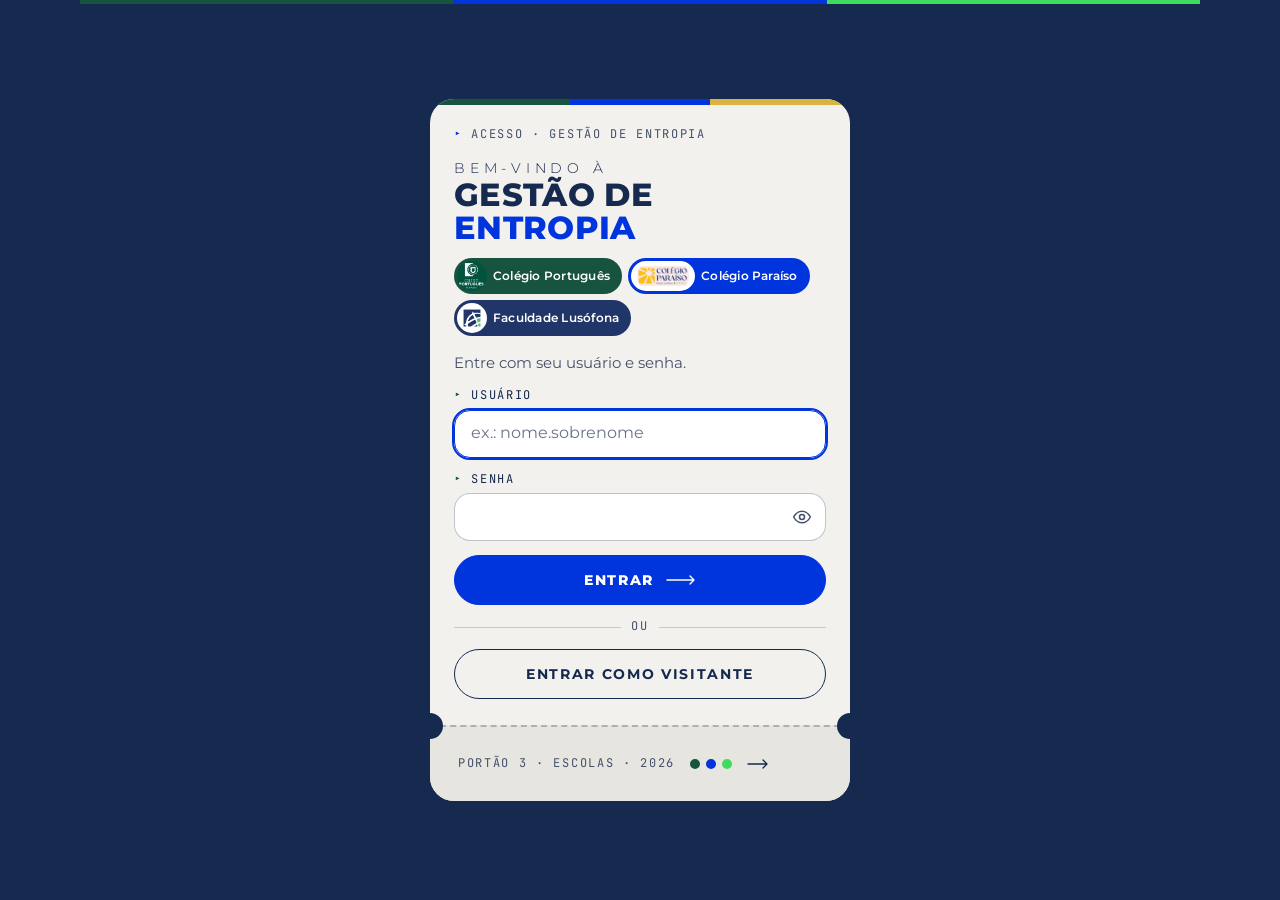
==== commit 8affc0d1: "atualizando nomes" ====
--- a/index.html
+++ b/index.html
@@ -4,7 +4,7 @@
     <meta charset="utf-8" />
     <meta name="viewport" content="width=device-width, initial-scale=1" />
     <meta name="color-scheme" content="light" />
-    <title>Gestão de Conteúdo – Instagram</title>
+    <title>Gestão de Entropia</title>
     <link rel="preconnect" href="https://fonts.googleapis.com" />
     <link rel="preconnect" href="https://fonts.gstatic.com" crossorigin />
     <link
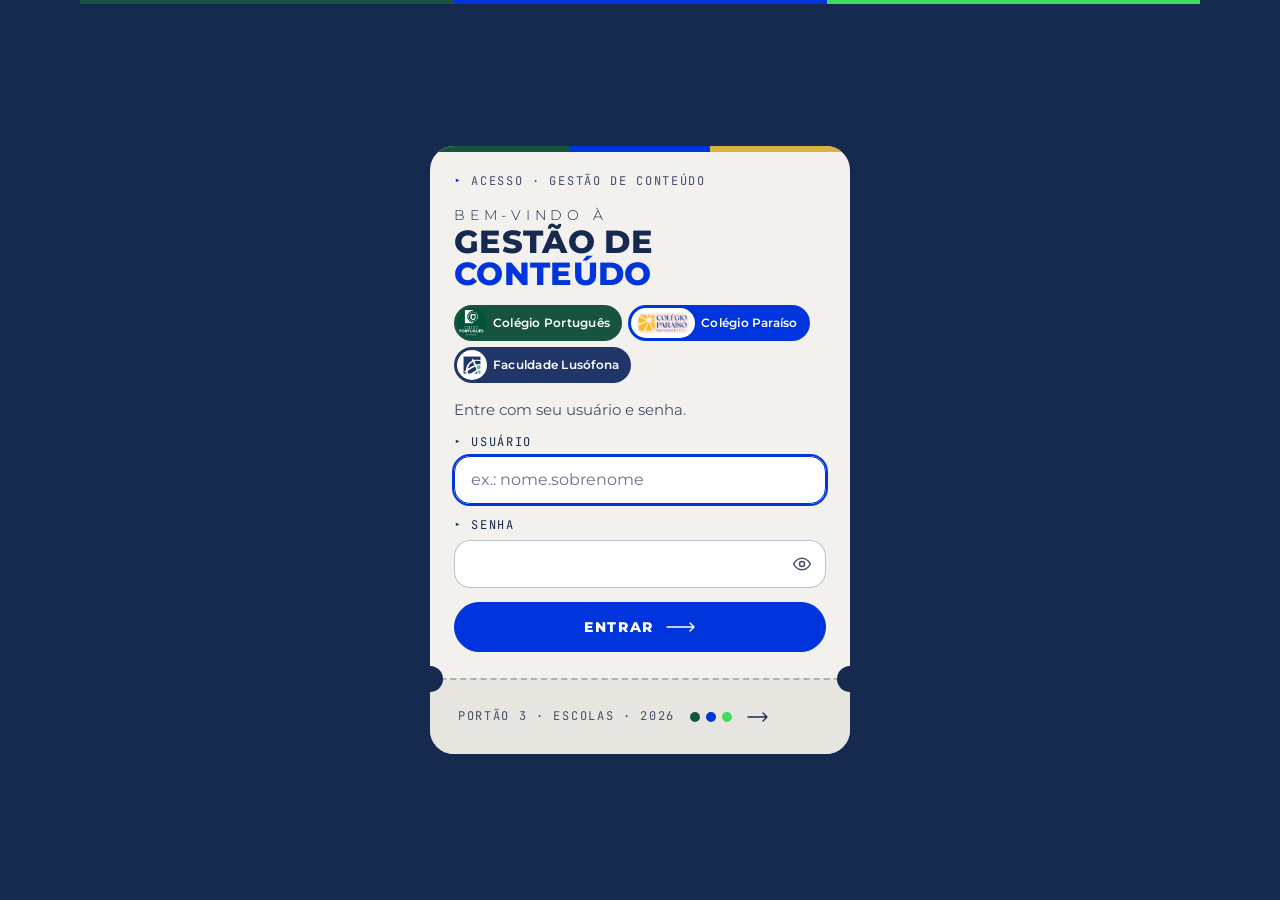
==== commit 00e7a147: "Atualizações de segurança para separar a página de login da página do sistema, coloquei os arquivos " ====
--- a/index.html
+++ b/index.html
@@ -1,10 +1,11 @@
 <!doctype html>
-<html lang="pt-BR" class="x-onlogin">
+<html lang="pt-BR" class="x-onlogin" data-page="app">
   <head>
     <meta charset="utf-8" />
     <meta name="viewport" content="width=device-width, initial-scale=1" />
     <meta name="color-scheme" content="light" />
-    <title>Gestão de Entropia</title>
+    <title>Gestão de Conteúdo – Instagram</title>
+    <script src="auth.js"></script>
     <link rel="preconnect" href="https://fonts.googleapis.com" />
     <link rel="preconnect" href="https://fonts.gstatic.com" crossorigin />
     <link
@@ -18,42 +19,14 @@
   </head>
   <body class="x-locked">
     <div class="page" id="top">
-      <section class="x-login" id="login" aria-labelledby="loginT">
-        <div class="x-lband" aria-hidden="true"><i></i><i></i><i></i></div>
-        <div class="x-lwrap">
-        <form class="x-lcard" id="formLogin" novalidate>
-          <div class="x-tstripe" aria-hidden="true"><i></i><i></i><i></i></div>
-          <div class="x-tmain">
-          <p class="x-tlabel"><b>▸</b> Acesso · Gestão de Entropia</p>
-          <h1 id="loginT"><span class="x-tlight">Bem-vindo à</span> <span class="x-tbold">Gestão de <em>Entropia</em></span></h1>
-          <ul class="x-tchips" aria-label="Escolas">
-            <li><img data-lg="cp" width="97" height="96" decoding="async" alt="" src="[data-uri]" />Colégio Português</li>
-            <li><img data-lg="pa" width="245" height="96" decoding="async" alt="" src="[data-uri]" />Colégio Paraíso</li>
-            <li><img data-lg="fl" width="96" height="96" decoding="async" alt="" src="[data-uri]" />Faculdade Lusófona</li>
-          </ul>
-          <p class="x-tintro">Entre com seu usuário e senha.</p>
-          <label class="x-field"><span>Usuário</span><input class="x-in" id="lUser" name="username" autocomplete="username" autocapitalize="none" autocorrect="off" spellcheck="false" placeholder="ex.: nome.sobrenome" /></label>
-          <div class="x-field"><label for="lPass">Senha</label><div class="x-pw"><input class="x-in" id="lPass" name="password" type="password" autocomplete="current-password" /><button class="x-eye" type="button" data-pw="lPass" aria-label="Mostrar senha" aria-pressed="false"><svg class="x-eye-on" viewBox="0 0 24 24" fill="none" stroke="currentColor" stroke-width="1.8" stroke-linecap="round" stroke-linejoin="round" aria-hidden="true"><path d="M2 12s3.6-7 10-7 10 7 10 7-3.6 7-10 7S2 12 2 12z"/><circle cx="12" cy="12" r="3"/></svg><svg class="x-eye-off" viewBox="0 0 24 24" fill="none" stroke="currentColor" stroke-width="1.8" stroke-linecap="round" stroke-linejoin="round" aria-hidden="true"><path d="M9.9 5.2A10.4 10.4 0 0 1 12 5c6.4 0 10 7 10 7a17.6 17.6 0 0 1-3.2 4.2M6.6 6.6C3.8 8.4 2 12 2 12s3.6 7 10 7a9.7 9.7 0 0 0 5.4-1.6"/><path d="M9.9 9.9a3 3 0 0 0 4.2 4.2"/><path d="M3 3l18 18"/></svg></button></div></div>
-          <p class="x-err" id="lErr" role="alert"></p>
-          <button class="x-cta" type="button" id="lGo">Entrar</button>
-          <p class="x-lor">ou</p>
-          <button class="x-btn" type="button" id="lGuest">Entrar como visitante</button>
-          </div>
-          <div class="x-tstub" aria-hidden="true">
-            <span>Portão 3 · Escolas · 2026</span>
-            <span class="x-troute"><i></i><i></i><i></i></span>
-            <svg viewBox="0 0 22 10" fill="none" stroke="currentColor" stroke-width="1.3" stroke-linecap="round" stroke-linejoin="round"><path d="M1 5h19M16 1l4 4-4 4"/></svg>
-          </div>
-        </form>
-        </div>
-      </section>
+      <p class="x-boot" id="boot" role="status">Carregando…</p>
       <div class="x-app" id="app">
         <header class="x-top">
           <div class="x-brandrow">
             <div class="x-hlogos" id="hLogos">
-              <img id="logo-cp" width="97" height="96" decoding="async" alt="Colégio Português" />
-              <img id="logo-fl" width="96" height="96" decoding="async" alt="Faculdade Lusófona" />
-              <img id="logo-pa" width="245" height="96" decoding="async" alt="Colégio Paraíso" />
+              <img id="logo-cp" src="imagens/logo-colegio-portugues.png" width="97" height="96" decoding="async" alt="Colégio Português" />
+              <img id="logo-fl" src="imagens/logo-faculdade-lusofona.png" width="96" height="96" decoding="async" alt="Faculdade Lusófona" />
+              <img id="logo-pa" src="imagens/logo-colegio-paraiso.png" width="245" height="96" decoding="async" alt="Colégio Paraíso" />
             </div>
             <div class="x-hclient" id="hClient" hidden></div>
             <div class="x-htitle">
--- a/style.css
+++ b/style.css
@@ -1095,6 +1095,8 @@
 /* fundo sólido no html/body enquanto o login está aberto; o painel fica fora até entrar */
 html.x-onlogin, body.x-locked { background: #16294E; }
 body.x-locked #app { display: none; }
+.x-boot { display: none; }
+body.x-locked .x-boot { display: grid; min-height: 100vh; place-items: center; margin: 0; color: #fff; font: 600 14px/1.4 var(--x-sans); letter-spacing: 0.04em; }
 .x-lband { position: absolute; left: 0; right: 0; top: 0; height: 4px; display: flex; }
 .x-lband i, .x-tstripe i { flex: 1 1 0; }
 .x-lband i:nth-child(1), .x-tstripe i:nth-child(1) { background: var(--x-green); }
@@ -1108,7 +1110,7 @@
 }
 .x-tstripe { height: 6px; display: flex; }
 .x-tmain { display: grid; gap: 14px; padding: 22px 24px 26px; min-width: 0; }
-.x-tlabel, .x-lcard .x-field > span, .x-lcard .x-field > label, .x-lor, .x-tstub { font-family: var(--x-mono); text-transform: uppercase; letter-spacing: 0.14em; }
+.x-tlabel, .x-lcard .x-field > span, .x-lcard .x-field > label, .x-tstub { font-family: var(--x-mono); text-transform: uppercase; letter-spacing: 0.14em; }
 .x-tlabel { margin: 0; font-size: 12px; font-weight: 400; color: var(--x-ink2); }
 .x-tlabel b { color: var(--x-blue); font-weight: 400; }
 .x-lcard h1 { margin: 4px 0 0; display: grid; gap: 4px; color: var(--x-ink); font-family: var(--x-sans); line-height: 1.02; overflow-wrap: anywhere; }
@@ -1147,8 +1149,6 @@
 .x-lcard .x-btn:hover { box-shadow: none; background: rgba(22, 41, 78, 0.07); }
 .x-lcard .x-btn:active { background: rgba(22, 41, 78, 0.14); }
 .x-lcard .x-cta:focus-visible, .x-lcard .x-btn:focus-visible { outline: 3px solid var(--x-ink); outline-offset: 2px; box-shadow: none; }
-.x-lor { display: flex; align-items: center; gap: 10px; margin: 0; font-size: 12px; color: var(--x-ink2); }
-.x-lor::before, .x-lor::after { content: ""; flex: 1; height: 1px; background: rgba(22, 41, 78, 0.2); }
 .x-tstub { position: relative; display: flex; align-items: center; gap: 12px; height: var(--x-stub); padding: 0 28px; background: #E7E5DF; border-top: 2px dashed rgba(22, 41, 78, 0.28); font-size: 12px; color: var(--x-ink2); white-space: nowrap; }
 /* picotes laterais do bilhete: dois círculos sólidos da cor do fundo (sem máscara) */
 .x-tstub::before, .x-tstub::after { content: ""; position: absolute; top: -14px; width: 26px; height: 26px; border-radius: 50%; background: #16294E; }
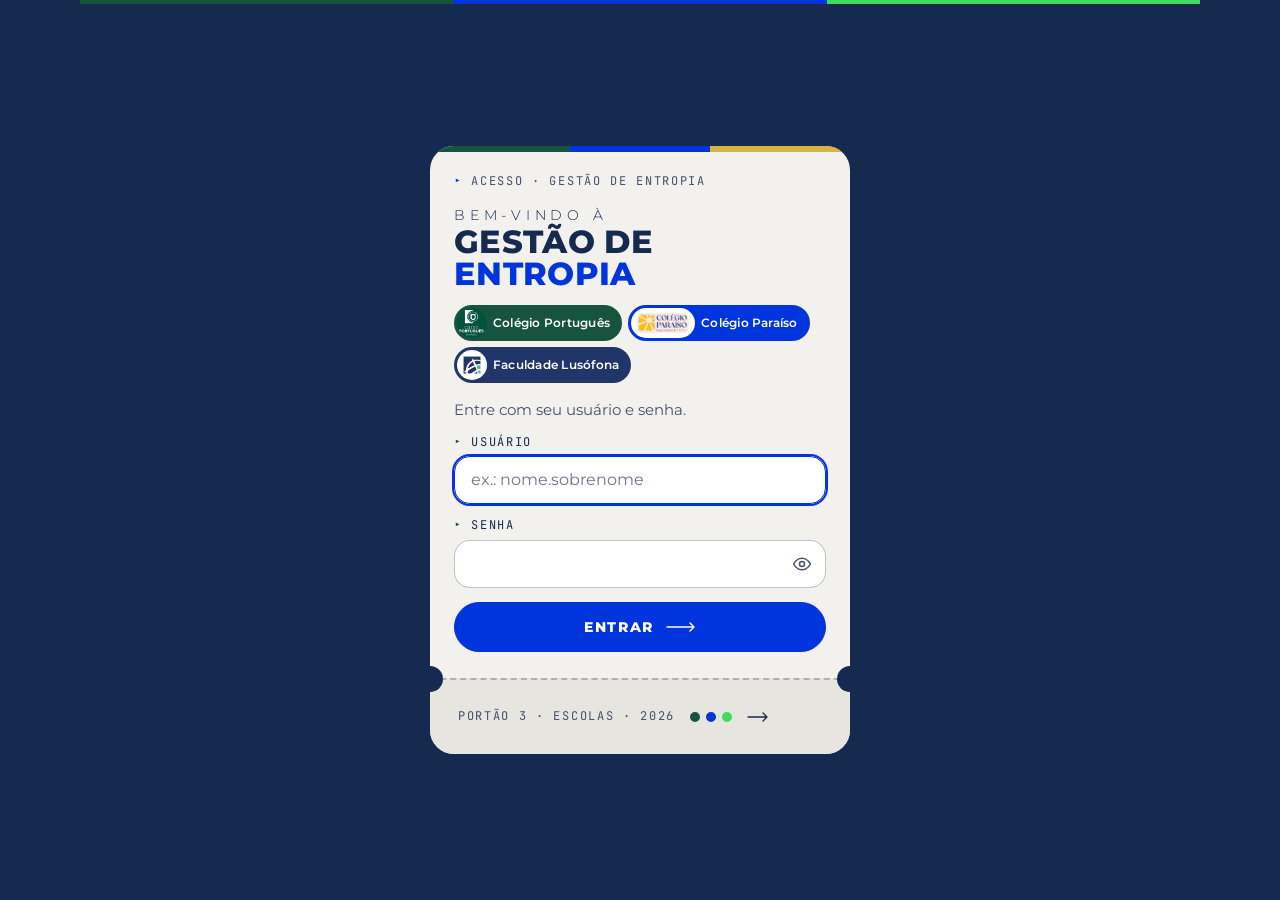
==== commit 06c2e276: "alteração no nome" ====
--- a/index.html
+++ b/index.html
@@ -4,7 +4,7 @@
     <meta charset="utf-8" />
     <meta name="viewport" content="width=device-width, initial-scale=1" />
     <meta name="color-scheme" content="light" />
-    <title>Gestão de Conteúdo – Instagram</title>
+    <title>Gestão de Entropia</title>
     <script src="auth.js"></script>
     <link rel="preconnect" href="https://fonts.googleapis.com" />
     <link rel="preconnect" href="https://fonts.gstatic.com" crossorigin />
@@ -30,7 +30,7 @@
             </div>
             <div class="x-hclient" id="hClient" hidden></div>
             <div class="x-htitle">
-              <h1>Gestão de Conteúdo – Instagram</h1>
+              <h1>Gestão de Entropia</h1>
               <p id="hSub">Todos os clientes</p>
               <div class="x-sw" id="hSw"></div>
             </div>
